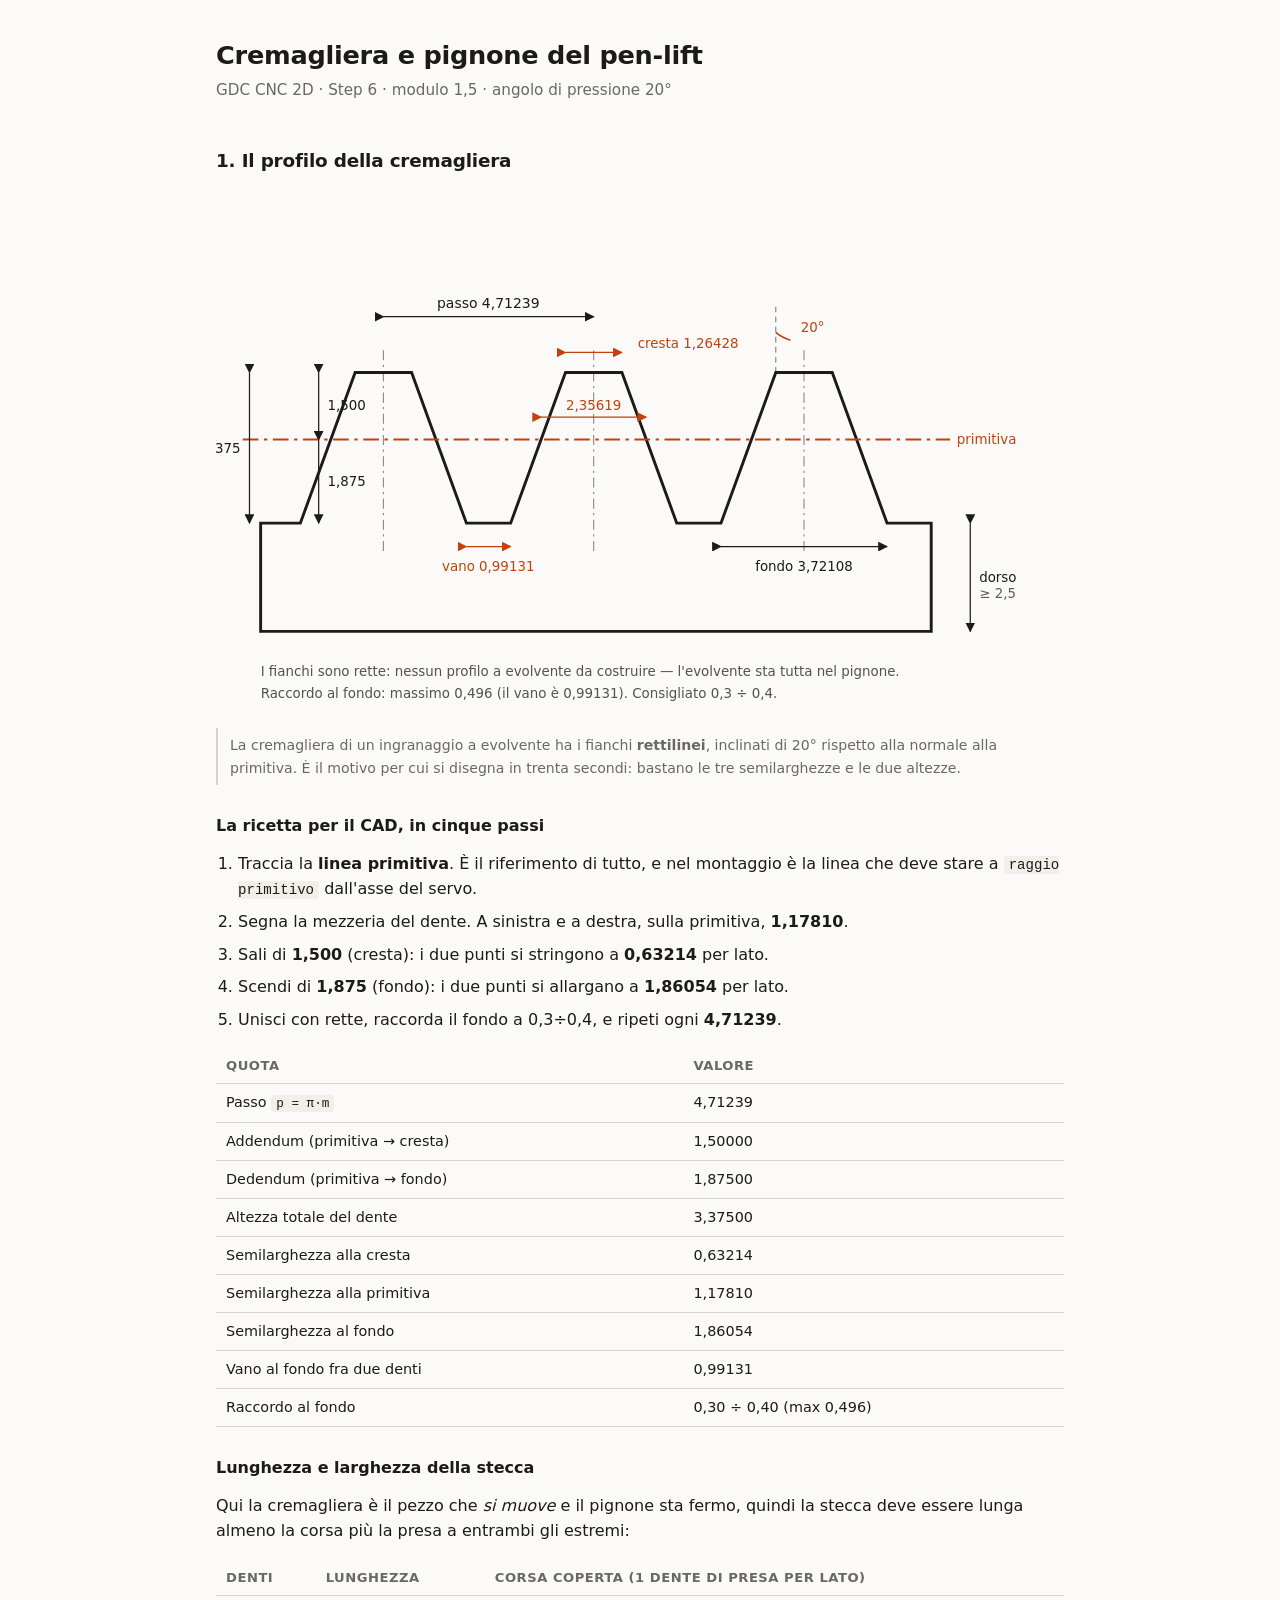
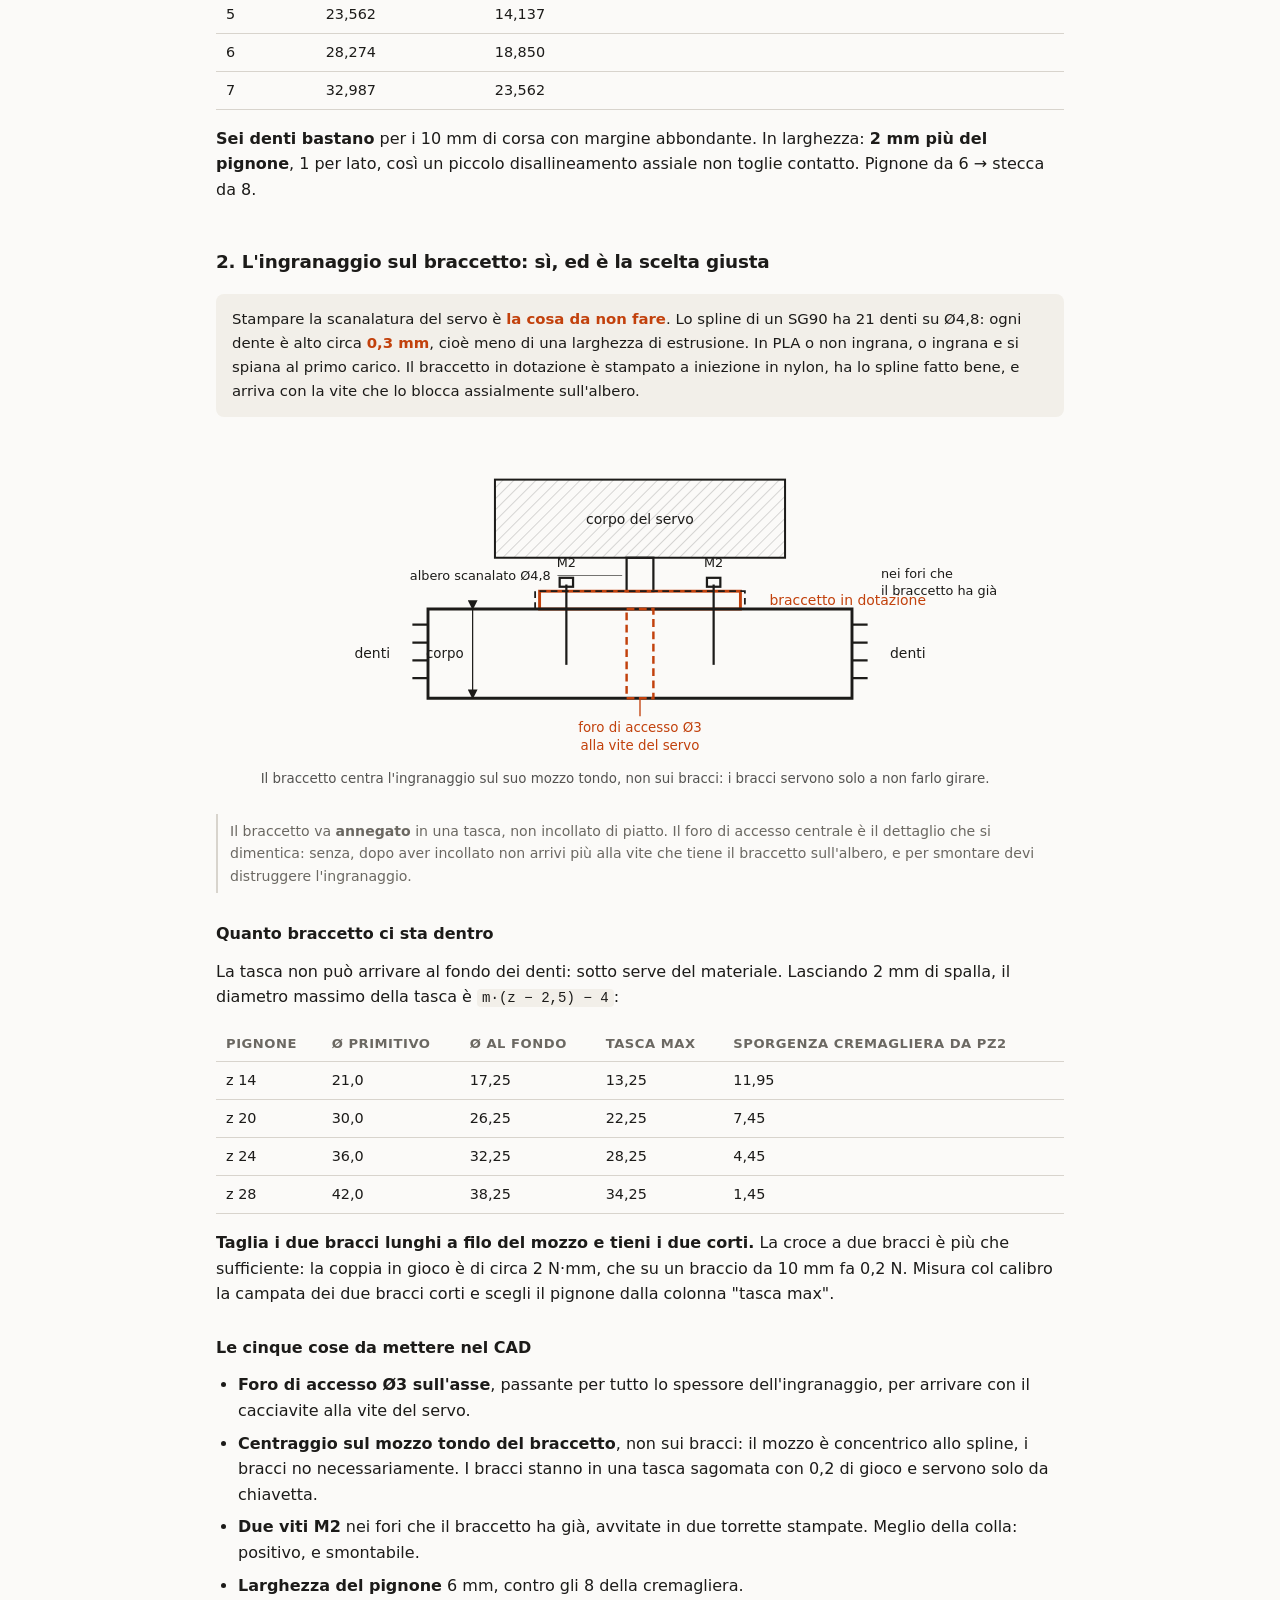
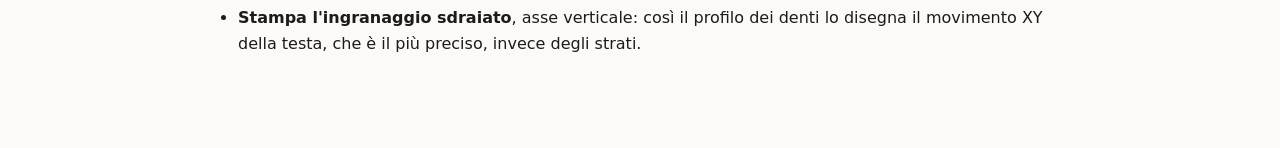
==== modulo-penna/cremagliera-e-pignone.html @ 7d6f02a2 "Cremagliera quotata e ingranaggio sul braccetto del servo Disegno del profilo della cremagliera modu" ====
<!doctype html>
<html lang="it">
<head>
<meta charset="utf-8">
<meta name="viewport" content="width=device-width, initial-scale=1">
<title>Cremagliera e pignone del pen-lift</title>
<style>
  :root{ --bg:#fbfaf8; --fg:#1c1b19; --muted:#6b6862; --rule:#d8d4cd;
         --accent:#c2410c; --panel:#f2efe9; }
  @media (prefers-color-scheme: dark){
    :root:not([data-theme="light"]){ --bg:#17161a; --fg:#eceae6; --muted:#9a958d;
      --rule:#363339; --accent:#fb923c; --panel:#201e24; } }
  :root[data-theme="dark"]{ --bg:#17161a; --fg:#eceae6; --muted:#9a958d;
      --rule:#363339; --accent:#fb923c; --panel:#201e24; }
  *{box-sizing:border-box}
  body{margin:0;background:var(--bg);color:var(--fg);
       font:16px/1.6 ui-sans-serif,system-ui,-apple-system,"Segoe UI",sans-serif;}
  .wrap{max-width:880px;margin:0 auto;padding:40px 16px 80px;}
  h1{font-size:1.6rem;line-height:1.25;margin:0 0 6px;letter-spacing:-.01em}
  .sub{color:var(--muted);margin:0 0 30px;font-size:.95rem}
  h2{font-size:1.15rem;margin:44px 0 4px;letter-spacing:-.01em}
  h3{font-size:1rem;margin:28px 0 4px}
  figure{margin:18px 0 10px;} svg{width:100%;height:auto;display:block}
  figcaption{color:var(--muted);font-size:.88rem;margin-top:10px;
             border-left:2px solid var(--rule);padding:6px 0 6px 12px}
  table{border-collapse:collapse;width:100%;font-size:.9rem;margin:16px 0}
  th,td{text-align:left;padding:7px 10px;border-bottom:1px solid var(--rule);vertical-align:top}
  th{font-weight:600;color:var(--muted);font-size:.82rem;text-transform:uppercase;letter-spacing:.04em}
  td.n{font-variant-numeric:tabular-nums;white-space:nowrap}
  .note{background:var(--panel);border-radius:8px;padding:14px 16px;margin:18px 0;font-size:.93rem}
  .note b{color:var(--accent)}
  p{margin:12px 0} ul,ol{margin:12px 0;padding-left:22px} li{margin:7px 0}
  code{font-family:ui-monospace,SFMono-Regular,Menlo,monospace;font-size:.88em;
       background:var(--panel);padding:1px 5px;border-radius:4px}
</style>
</head>
<body>
<div class="wrap">

<h1>Cremagliera e pignone del pen-lift</h1>
<p class="sub">GDC CNC 2D · Step 6 · modulo 1,5 · angolo di pressione 20°</p>

<h2>1. Il profilo della cremagliera</h2>

<figure>
<svg viewBox="0 0 760 470" role="img"
     aria-label="Profilo quotato di una cremagliera modulo 1,5 con angolo di pressione 20 gradi: tre denti con passo 4,71239, altezza totale 3,375, larghezze alla cresta, alla primitiva e al fondo">
  <defs>
    <marker id="a1" viewBox="0 0 10 10" refX="9" refY="5" markerWidth="8" markerHeight="8" orient="auto">
      <path d="M0,0 L10,5 L0,10 z" fill="currentColor"/></marker>
    <marker id="a2" viewBox="0 0 10 10" refX="9" refY="5" markerWidth="8" markerHeight="8" orient="auto">
      <path d="M0,0 L10,5 L0,10 z" fill="#c2410c"/></marker>
  </defs>

  <!-- profilo: 3 denti, scala 40 px/mm -->
  <path d="M40,295 L75.58,295 L124.71,160 L175.29,160 L224.42,295 L264.08,295
           L313.21,160 L363.79,160 L412.92,295 L452.58,295 L501.71,160 L552.29,160
           L601.42,295 L641,295 L641,392 L40,392 Z"
        fill="none" stroke="currentColor" stroke-width="2.6"/>

  <!-- primitiva -->
  <line x1="24" y1="220" x2="658" y2="220" stroke="#c2410c" stroke-width="1.8" stroke-dasharray="14 5 3 5"/>
  <text x="664" y="224" font-size="12" fill="#c2410c">primitiva</text>

  <!-- assi dei denti -->
  <g stroke="currentColor" stroke-width=".9" stroke-dasharray="9 4 2 4" opacity=".55">
    <line x1="150" y1="140" x2="150" y2="320"/>
    <line x1="338.5" y1="140" x2="338.5" y2="320"/>
    <line x1="527" y1="140" x2="527" y2="320"/>
  </g>

  <!-- passo -->
  <g stroke="currentColor" stroke-width="1.1">
    <line x1="150" y1="110" x2="338.5" y2="110" marker-start="url(#a1)" marker-end="url(#a1)"/>
  </g>
  <text x="244" y="102" font-size="12.5" fill="currentColor" text-anchor="middle">passo 4,71239</text>

  <!-- larghezza alla cresta -->
  <g stroke="#c2410c" stroke-width="1.1">
    <line x1="313.21" y1="142" x2="363.79" y2="142" marker-start="url(#a2)" marker-end="url(#a2)"/>
  </g>
  <text x="378" y="138" font-size="12" fill="#c2410c">cresta 1,26428</text>

  <!-- larghezza alla primitiva -->
  <g stroke="#c2410c" stroke-width="1.1">
    <line x1="291.38" y1="200" x2="385.62" y2="200" marker-start="url(#a2)" marker-end="url(#a2)"/>
  </g>
  <text x="338.5" y="194" font-size="12" fill="#c2410c" text-anchor="middle">2,35619</text>

  <!-- vano al fondo -->
  <g stroke="#c2410c" stroke-width="1.1">
    <line x1="224.42" y1="316" x2="264.08" y2="316" marker-start="url(#a2)" marker-end="url(#a2)"/>
  </g>
  <text x="244" y="338" font-size="12" fill="#c2410c" text-anchor="middle">vano 0,99131</text>

  <!-- larghezza al fondo -->
  <g stroke="currentColor" stroke-width="1.1">
    <line x1="452.58" y1="316" x2="601.42" y2="316" marker-start="url(#a1)" marker-end="url(#a1)"/>
  </g>
  <text x="527" y="338" font-size="12" fill="currentColor" text-anchor="middle">fondo 3,72108</text>

  <!-- quote verticali a sinistra -->
  <g stroke="currentColor" stroke-width="1.1">
    <line x1="92" y1="160" x2="92" y2="220" marker-start="url(#a1)" marker-end="url(#a1)"/>
    <line x1="92" y1="220" x2="92" y2="295" marker-start="url(#a1)" marker-end="url(#a1)"/>
    <line x1="30" y1="160" x2="30" y2="295" marker-start="url(#a1)" marker-end="url(#a1)"/>
  </g>
  <text x="100" y="194" font-size="12" fill="currentColor">1,500</text>
  <text x="100" y="262" font-size="12" fill="currentColor">1,875</text>
  <text x="22" y="232" font-size="12" fill="currentColor" text-anchor="end">3,375</text>

  <!-- angolo di pressione -->
  <line x1="501.71" y1="160" x2="501.71" y2="100" stroke="currentColor" stroke-width=".9" stroke-dasharray="5 4" opacity=".6"/>
  <path d="M501.71,124 A36,36 0 0 0 514.8,131" fill="none" stroke="#c2410c" stroke-width="1.4"/>
  <text x="524" y="124" font-size="12" fill="#c2410c">20°</text>

  <!-- spessore del dorso -->
  <g stroke="currentColor" stroke-width="1.1">
    <line x1="676" y1="295" x2="676" y2="392" marker-start="url(#a1)" marker-end="url(#a1)"/>
  </g>
  <text x="684" y="348" font-size="12" fill="currentColor">dorso</text>
  <text x="684" y="362" font-size="12" fill="currentColor" opacity=".7">≥ 2,5</text>

  <text x="40" y="432" font-size="12" fill="currentColor" opacity=".75">
    I fianchi sono rette: nessun profilo a evolvente da costruire — l'evolvente sta tutta nel pignone.</text>
  <text x="40" y="452" font-size="12" fill="currentColor" opacity=".75">
    Raccordo al fondo: massimo 0,496 (il vano è 0,99131). Consigliato 0,3 ÷ 0,4.</text>
</svg>
<figcaption>
  La cremagliera di un ingranaggio a evolvente ha i fianchi <strong>rettilinei</strong>,
  inclinati di 20° rispetto alla normale alla primitiva. È il motivo per cui si
  disegna in trenta secondi: bastano le tre semilarghezze e le due altezze.
</figcaption>
</figure>

<h3>La ricetta per il CAD, in cinque passi</h3>

<ol>
<li>Traccia la <strong>linea primitiva</strong>. È il riferimento di tutto, e nel
montaggio è la linea che deve stare a <code>raggio primitivo</code> dall'asse del servo.</li>
<li>Segna la mezzeria del dente. A sinistra e a destra, sulla primitiva, <strong>1,17810</strong>.</li>
<li>Sali di <strong>1,500</strong> (cresta): i due punti si stringono a <strong>0,63214</strong> per lato.</li>
<li>Scendi di <strong>1,875</strong> (fondo): i due punti si allargano a <strong>1,86054</strong> per lato.</li>
<li>Unisci con rette, raccorda il fondo a 0,3÷0,4, e ripeti ogni <strong>4,71239</strong>.</li>
</ol>

<table>
<tr><th>Quota</th><th>Valore</th></tr>
<tr><td>Passo <code>p = π·m</code></td><td class="n">4,71239</td></tr>
<tr><td>Addendum (primitiva → cresta)</td><td class="n">1,50000</td></tr>
<tr><td>Dedendum (primitiva → fondo)</td><td class="n">1,87500</td></tr>
<tr><td>Altezza totale del dente</td><td class="n">3,37500</td></tr>
<tr><td>Semilarghezza alla cresta</td><td class="n">0,63214</td></tr>
<tr><td>Semilarghezza alla primitiva</td><td class="n">1,17810</td></tr>
<tr><td>Semilarghezza al fondo</td><td class="n">1,86054</td></tr>
<tr><td>Vano al fondo fra due denti</td><td class="n">0,99131</td></tr>
<tr><td>Raccordo al fondo</td><td class="n">0,30 ÷ 0,40 (max 0,496)</td></tr>
</table>

<h3>Lunghezza e larghezza della stecca</h3>

<p>Qui la cremagliera è il pezzo che <em>si muove</em> e il pignone sta fermo, quindi
la stecca deve essere lunga almeno la corsa più la presa a entrambi gli estremi:</p>

<table>
<tr><th>Denti</th><th>Lunghezza</th><th>Corsa coperta (1 dente di presa per lato)</th></tr>
<tr><td class="n">5</td><td class="n">23,562</td><td class="n">14,137</td></tr>
<tr><td class="n">6</td><td class="n">28,274</td><td class="n">18,850</td></tr>
<tr><td class="n">7</td><td class="n">32,987</td><td class="n">23,562</td></tr>
</table>

<p><strong>Sei denti bastano</strong> per i 10 mm di corsa con margine abbondante.
In larghezza: <strong>2 mm più del pignone</strong>, 1 per lato, così un piccolo
disallineamento assiale non toglie contatto. Pignone da 6 → stecca da 8.</p>

<h2>2. L'ingranaggio sul braccetto: sì, ed è la scelta giusta</h2>

<div class="note">
Stampare la scanalatura del servo è <b>la cosa da non fare</b>. Lo spline di un
SG90 ha 21 denti su Ø4,8: ogni dente è alto circa <b>0,3 mm</b>, cioè meno di una
larghezza di estrusione. In PLA o non ingrana, o ingrana e si spiana al primo
carico. Il braccetto in dotazione è stampato a iniezione in nylon, ha lo spline
fatto bene, e arriva con la vite che lo blocca assialmente sull'albero.
</div>

<figure>
<svg viewBox="0 0 760 330" role="img"
     aria-label="Sezione dell'ingranaggio con il braccetto del servo annegato in una tasca, con il foro di accesso alla vite centrale del servo e due viti M2 nei fori già presenti sul braccetto">
  <defs>
    <marker id="a3" viewBox="0 0 10 10" refX="9" refY="5" markerWidth="8" markerHeight="8" orient="auto">
      <path d="M0,0 L10,5 L0,10 z" fill="currentColor"/></marker>
    <pattern id="h2" width="7" height="7" patternTransform="rotate(45)" patternUnits="userSpaceOnUse">
      <line x1="0" y1="0" x2="0" y2="7" stroke="currentColor" stroke-width="1" opacity=".3"/></pattern>
  </defs>

  <!-- servo -->
  <rect x="250" y="40" width="260" height="70" fill="url(#h2)" stroke="currentColor" stroke-width="1.8"/>
  <text x="380" y="80" font-size="12.5" fill="currentColor" text-anchor="middle">corpo del servo</text>
  <!-- albero scanalato -->
  <rect x="368" y="110" width="24" height="30" fill="none" stroke="currentColor" stroke-width="2"/>
  <text x="300" y="130" font-size="11.5" fill="currentColor" text-anchor="end">albero scanalato Ø4,8</text>
  <line x1="306" y1="126" x2="364" y2="126" stroke="currentColor" stroke-width=".9" opacity=".6"/>

  <!-- braccetto -->
  <rect x="290" y="140" width="180" height="16" fill="none" stroke="#c2410c" stroke-width="2.6"/>
  <text x="496" y="152" font-size="12.5" fill="#c2410c">braccetto in dotazione</text>

  <!-- ingranaggio -->
  <path d="M190,156 L570,156 L570,236 L190,236 Z" fill="none" stroke="currentColor" stroke-width="2.6"/>
  <!-- tasca -->
  <path d="M286,156 L286,140 L474,140 L474,156" fill="none" stroke="currentColor" stroke-width="1.6" stroke-dasharray="6 4"/>
  <!-- denti schematici -->
  <g stroke="currentColor" stroke-width="2">
    <path d="M190,170 l-14,0 M190,186 l-14,0 M190,202 l-14,0 M190,218 l-14,0"/>
    <path d="M570,170 l14,0 M570,186 l14,0 M570,202 l14,0 M570,218 l14,0"/>
  </g>
  <text x="140" y="200" font-size="12.5" fill="currentColor" text-anchor="middle">denti</text>
  <text x="620" y="200" font-size="12.5" fill="currentColor" text-anchor="middle">denti</text>

  <!-- foro di accesso alla vite del servo -->
  <rect x="368" y="156" width="24" height="80" fill="none" stroke="#c2410c" stroke-width="2.2" stroke-dasharray="7 4"/>
  <text x="380" y="266" font-size="12" fill="#c2410c" text-anchor="middle">foro di accesso Ø3</text>
  <text x="380" y="282" font-size="12" fill="#c2410c" text-anchor="middle">alla vite del servo</text>
  <line x1="380" y1="236" x2="380" y2="252" stroke="#c2410c" stroke-width="1.2"/>

  <!-- viti M2 nei fori esistenti del braccetto -->
  <g stroke="currentColor" stroke-width="2">
    <line x1="314" y1="134" x2="314" y2="206"/><line x1="446" y1="134" x2="446" y2="206"/>
    <rect x="308" y="128" width="12" height="8" fill="none"/><rect x="440" y="128" width="12" height="8" fill="none"/>
  </g>
  <text x="314" y="118" font-size="11.5" fill="currentColor" text-anchor="middle">M2</text>
  <text x="446" y="118" font-size="11.5" fill="currentColor" text-anchor="middle">M2</text>
  <text x="596" y="128" font-size="11.5" fill="currentColor">nei fori che</text>
  <text x="596" y="143" font-size="11.5" fill="currentColor">il braccetto ha già</text>

  <!-- quota web -->
  <g stroke="currentColor" stroke-width="1.1">
    <line x1="230" y1="156" x2="230" y2="236" marker-start="url(#a3)" marker-end="url(#a3)"/>
  </g>
  <text x="222" y="200" font-size="12" fill="currentColor" text-anchor="end">corpo</text>

  <text x="40" y="312" font-size="12" fill="currentColor" opacity=".75">
    Il braccetto centra l'ingranaggio sul suo mozzo tondo, non sui bracci: i bracci servono solo a non farlo girare.</text>
</svg>
<figcaption>
  Il braccetto va <strong>annegato</strong> in una tasca, non incollato di piatto.
  Il foro di accesso centrale è il dettaglio che si dimentica: senza, dopo aver
  incollato non arrivi più alla vite che tiene il braccetto sull'albero, e per
  smontare devi distruggere l'ingranaggio.
</figcaption>
</figure>

<h3>Quanto braccetto ci sta dentro</h3>

<p>La tasca non può arrivare al fondo dei denti: sotto serve del materiale.
Lasciando 2 mm di spalla, il diametro massimo della tasca è
<code>m·(z − 2,5) − 4</code>:</p>

<table>
<tr><th>Pignone</th><th>Ø primitivo</th><th>Ø al fondo</th><th>Tasca max</th><th>Sporgenza cremagliera da pz2</th></tr>
<tr><td class="n">z 14</td><td class="n">21,0</td><td class="n">17,25</td><td class="n">13,25</td><td class="n">11,95</td></tr>
<tr><td class="n">z 20</td><td class="n">30,0</td><td class="n">26,25</td><td class="n">22,25</td><td class="n">7,45</td></tr>
<tr><td class="n">z 24</td><td class="n">36,0</td><td class="n">32,25</td><td class="n">28,25</td><td class="n">4,45</td></tr>
<tr><td class="n">z 28</td><td class="n">42,0</td><td class="n">38,25</td><td class="n">34,25</td><td class="n">1,45</td></tr>
</table>

<p><strong>Taglia i due bracci lunghi a filo del mozzo e tieni i due corti.</strong>
La croce a due bracci è più che sufficiente: la coppia in gioco è di circa 2 N·mm,
che su un braccio da 10 mm fa 0,2 N. Misura col calibro la campata dei due bracci
corti e scegli il pignone dalla colonna "tasca max".</p>

<h3>Le cinque cose da mettere nel CAD</h3>
<ul>
<li><strong>Foro di accesso Ø3 sull'asse</strong>, passante per tutto lo spessore
dell'ingranaggio, per arrivare con il cacciavite alla vite del servo.</li>
<li><strong>Centraggio sul mozzo tondo del braccetto</strong>, non sui bracci: il
mozzo è concentrico allo spline, i bracci no necessariamente. I bracci stanno in
una tasca sagomata con 0,2 di gioco e servono solo da chiavetta.</li>
<li><strong>Due viti M2</strong> nei fori che il braccetto ha già, avvitate in due
torrette stampate. Meglio della colla: positivo, e smontabile.</li>
<li><strong>Larghezza del pignone</strong> 6 mm, contro gli 8 della cremagliera.</li>
<li><strong>Stampa l'ingranaggio sdraiato</strong>, asse verticale: così il profilo
dei denti lo disegna il movimento XY della testa, che è il più preciso, invece
degli strati.</li>
</ul>

</div>
</body>
</html>
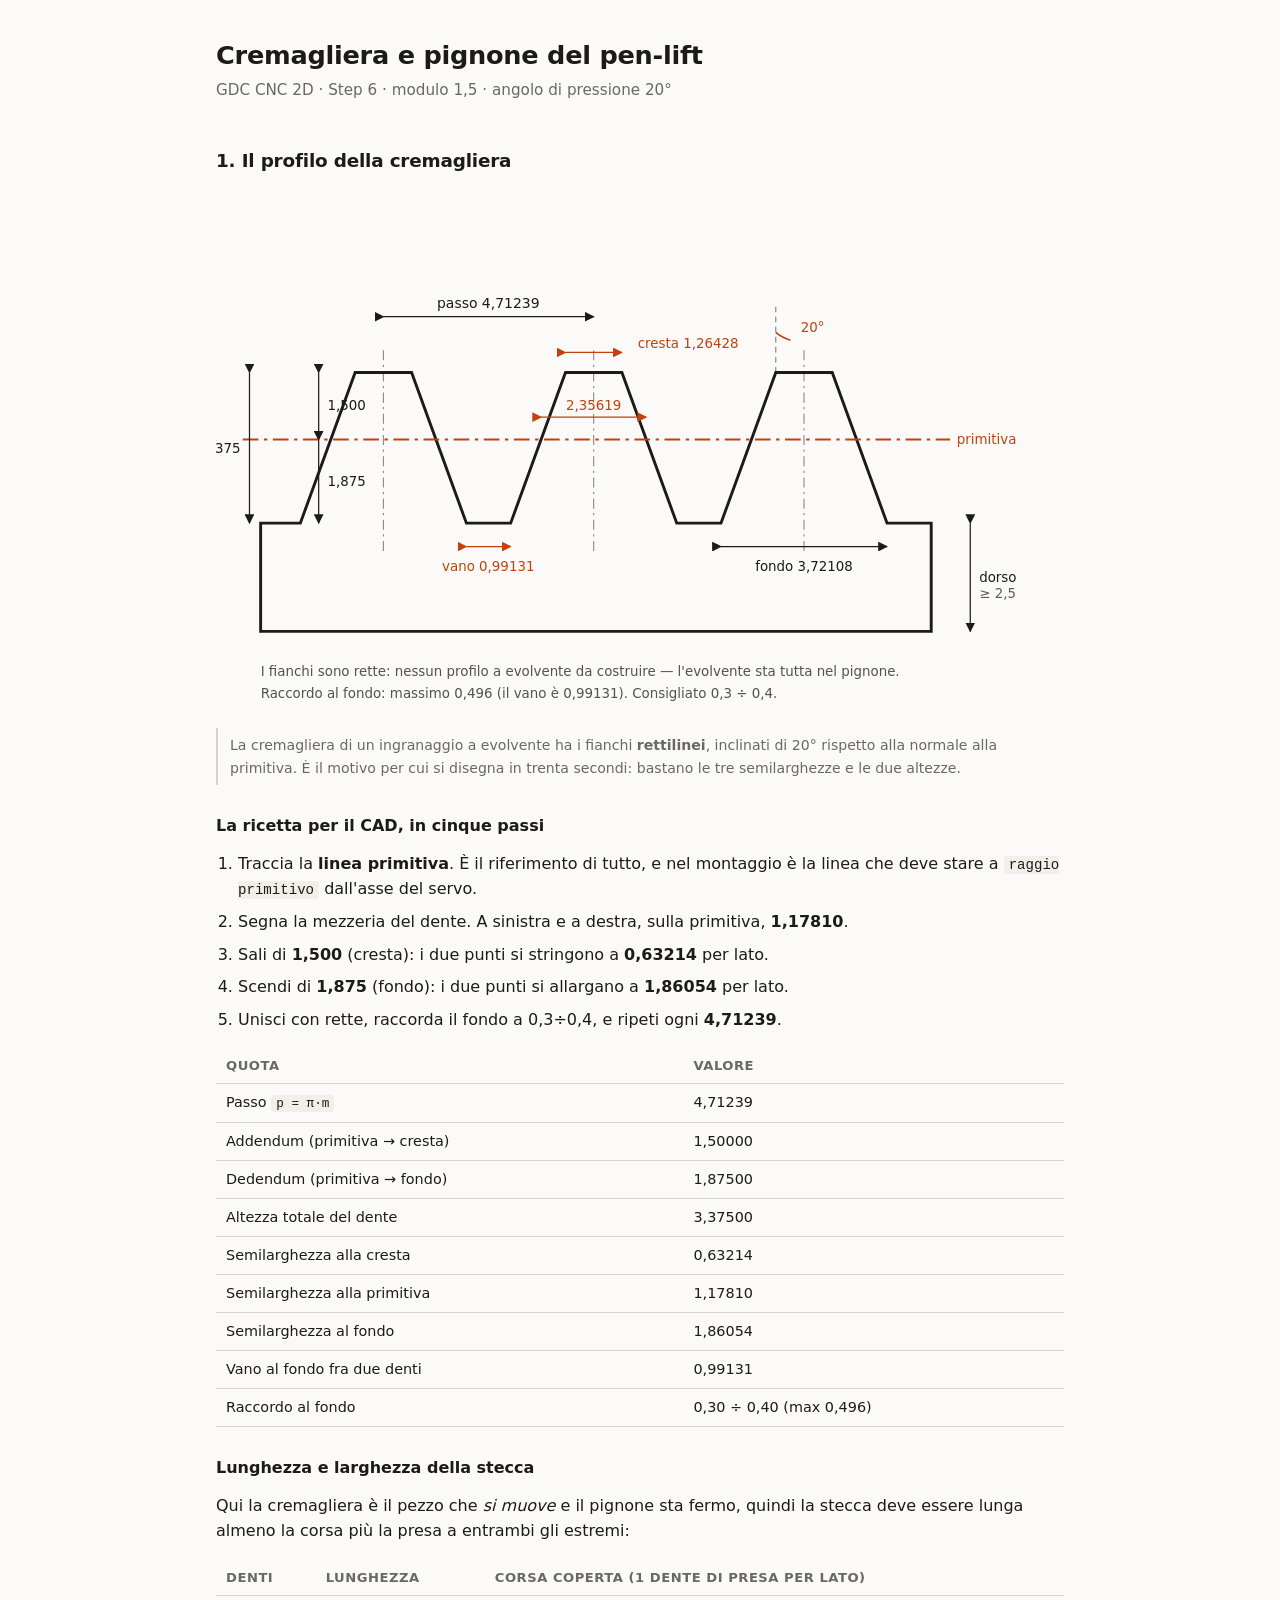
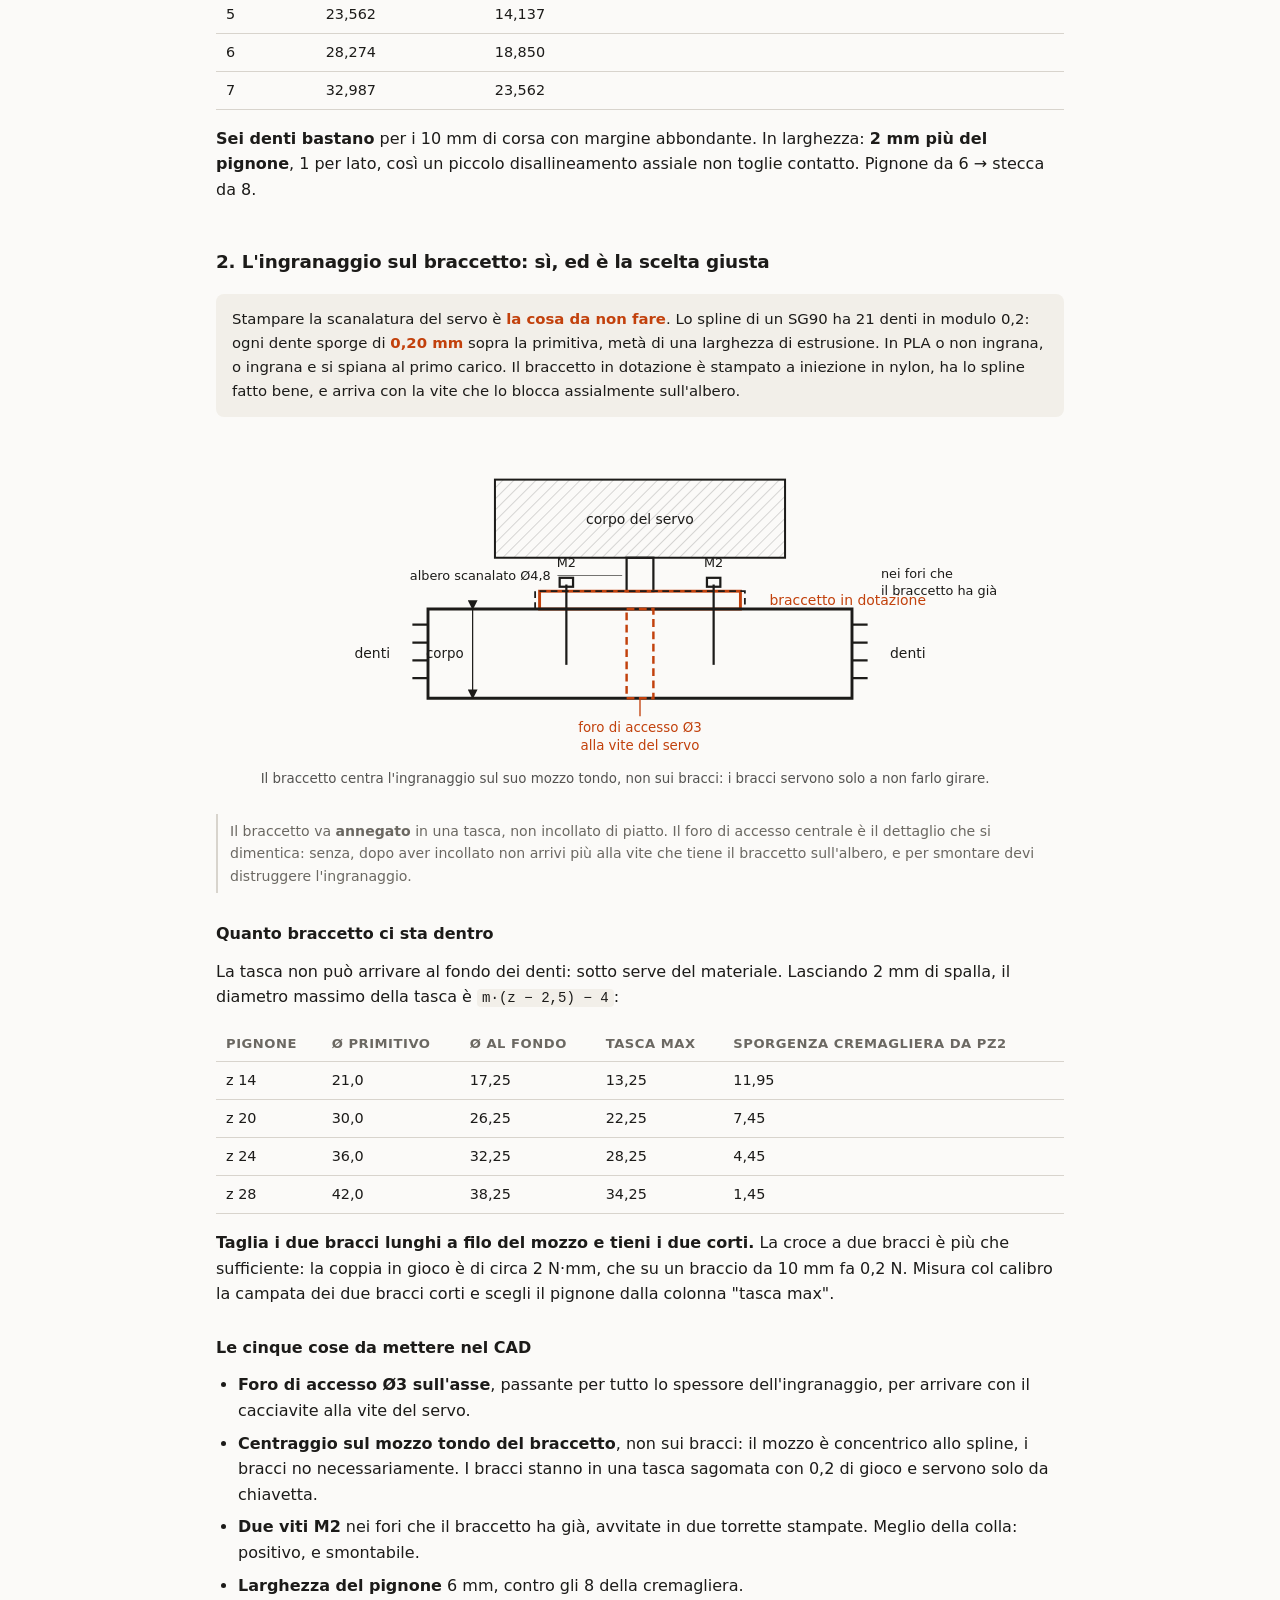
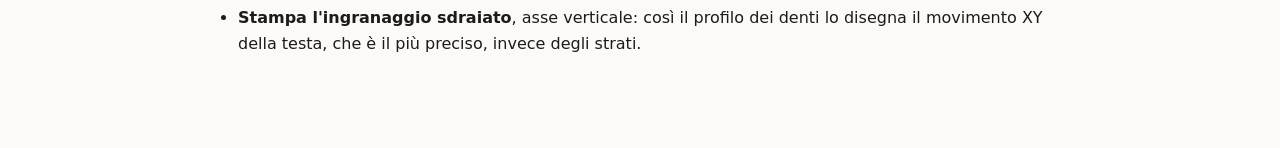
==== commit 27b25db8: "Braccetto e ingranaggio: disegno parametrico, perche' le quote non esistono Cercate le quote del bra" ====
--- a/modulo-penna/cremagliera-e-pignone.html
+++ b/modulo-penna/cremagliera-e-pignone.html
@@ -177,8 +177,8 @@
 
 <div class="note">
 Stampare la scanalatura del servo è <b>la cosa da non fare</b>. Lo spline di un
-SG90 ha 21 denti su Ø4,8: ogni dente è alto circa <b>0,3 mm</b>, cioè meno di una
-larghezza di estrusione. In PLA o non ingrana, o ingrana e si spiana al primo
+SG90 ha 21 denti in modulo 0,2: ogni dente sporge di <b>0,20 mm</b> sopra la
+primitiva, metà di una larghezza di estrusione. In PLA o non ingrana, o ingrana e si spiana al primo
 carico. Il braccetto in dotazione è stampato a iniezione in nylon, ha lo spline
 fatto bene, e arriva con la vite che lo blocca assialmente sull'albero.
 </div>
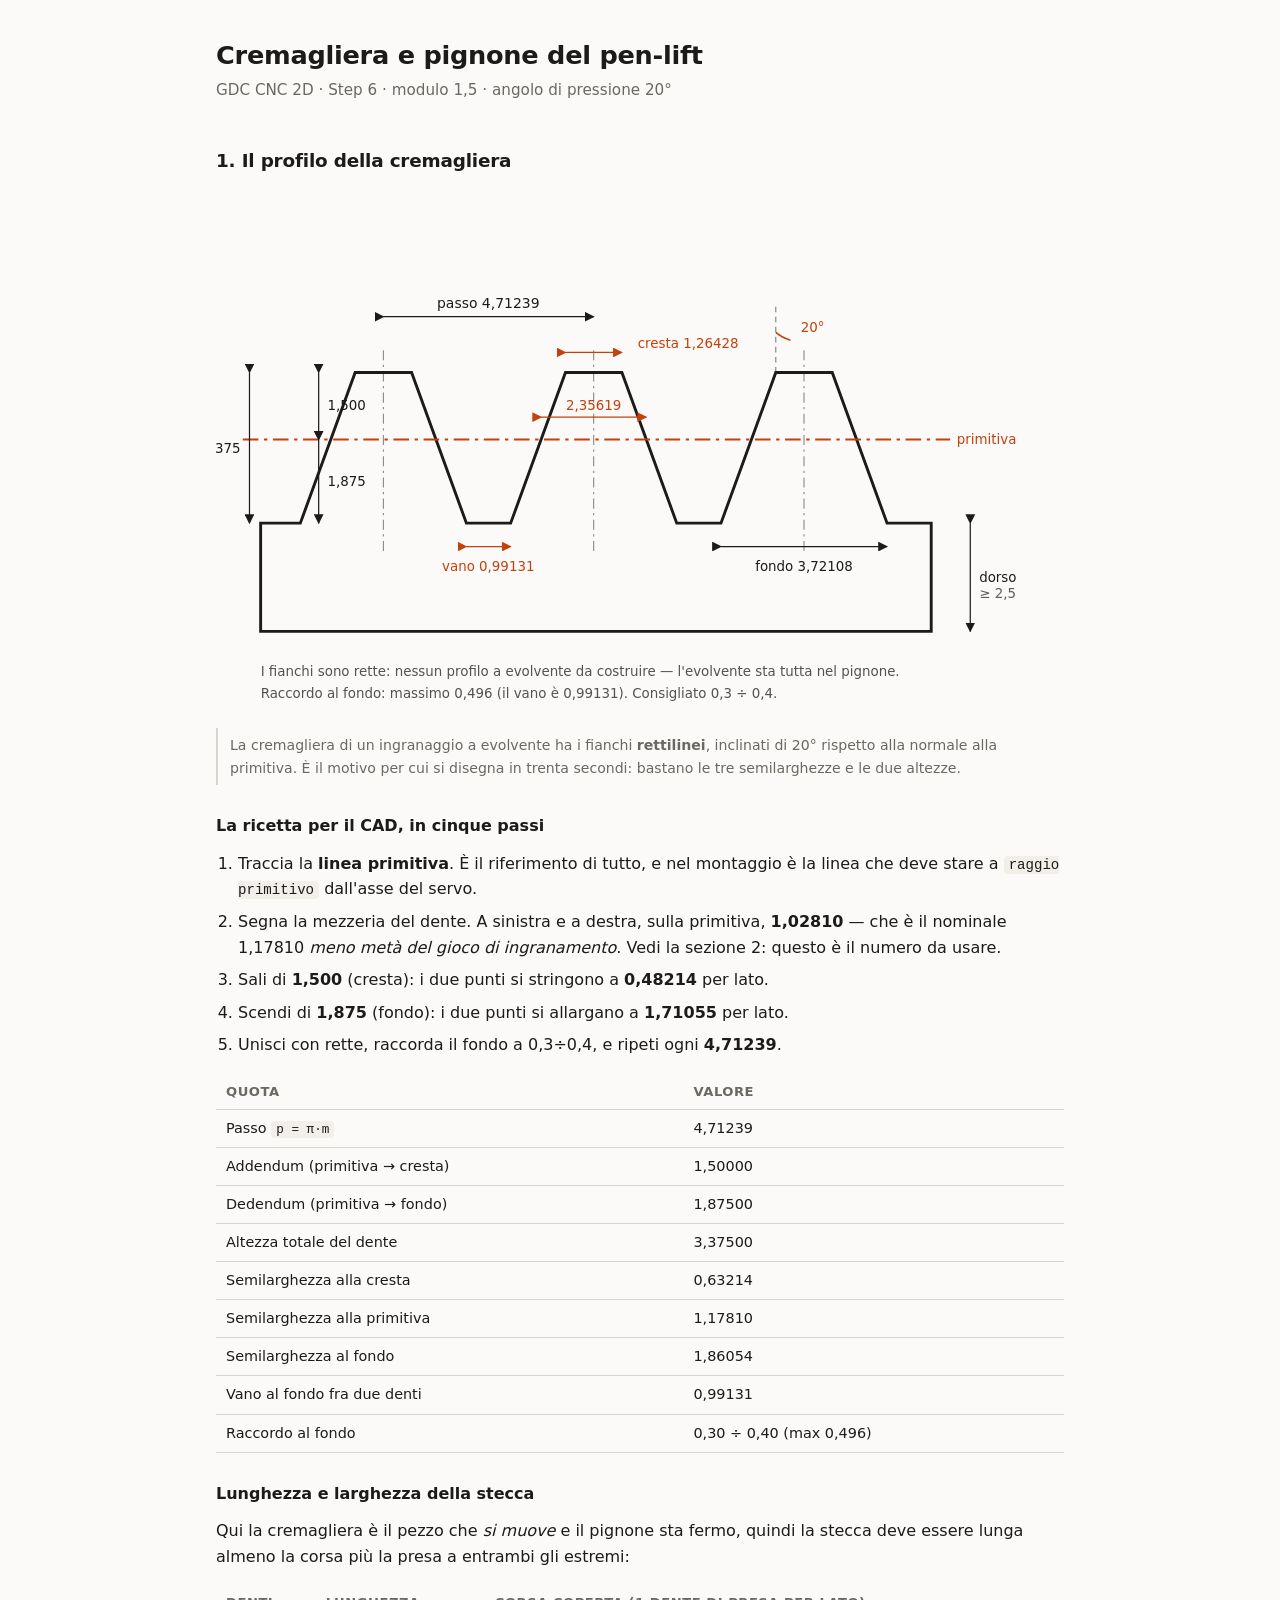
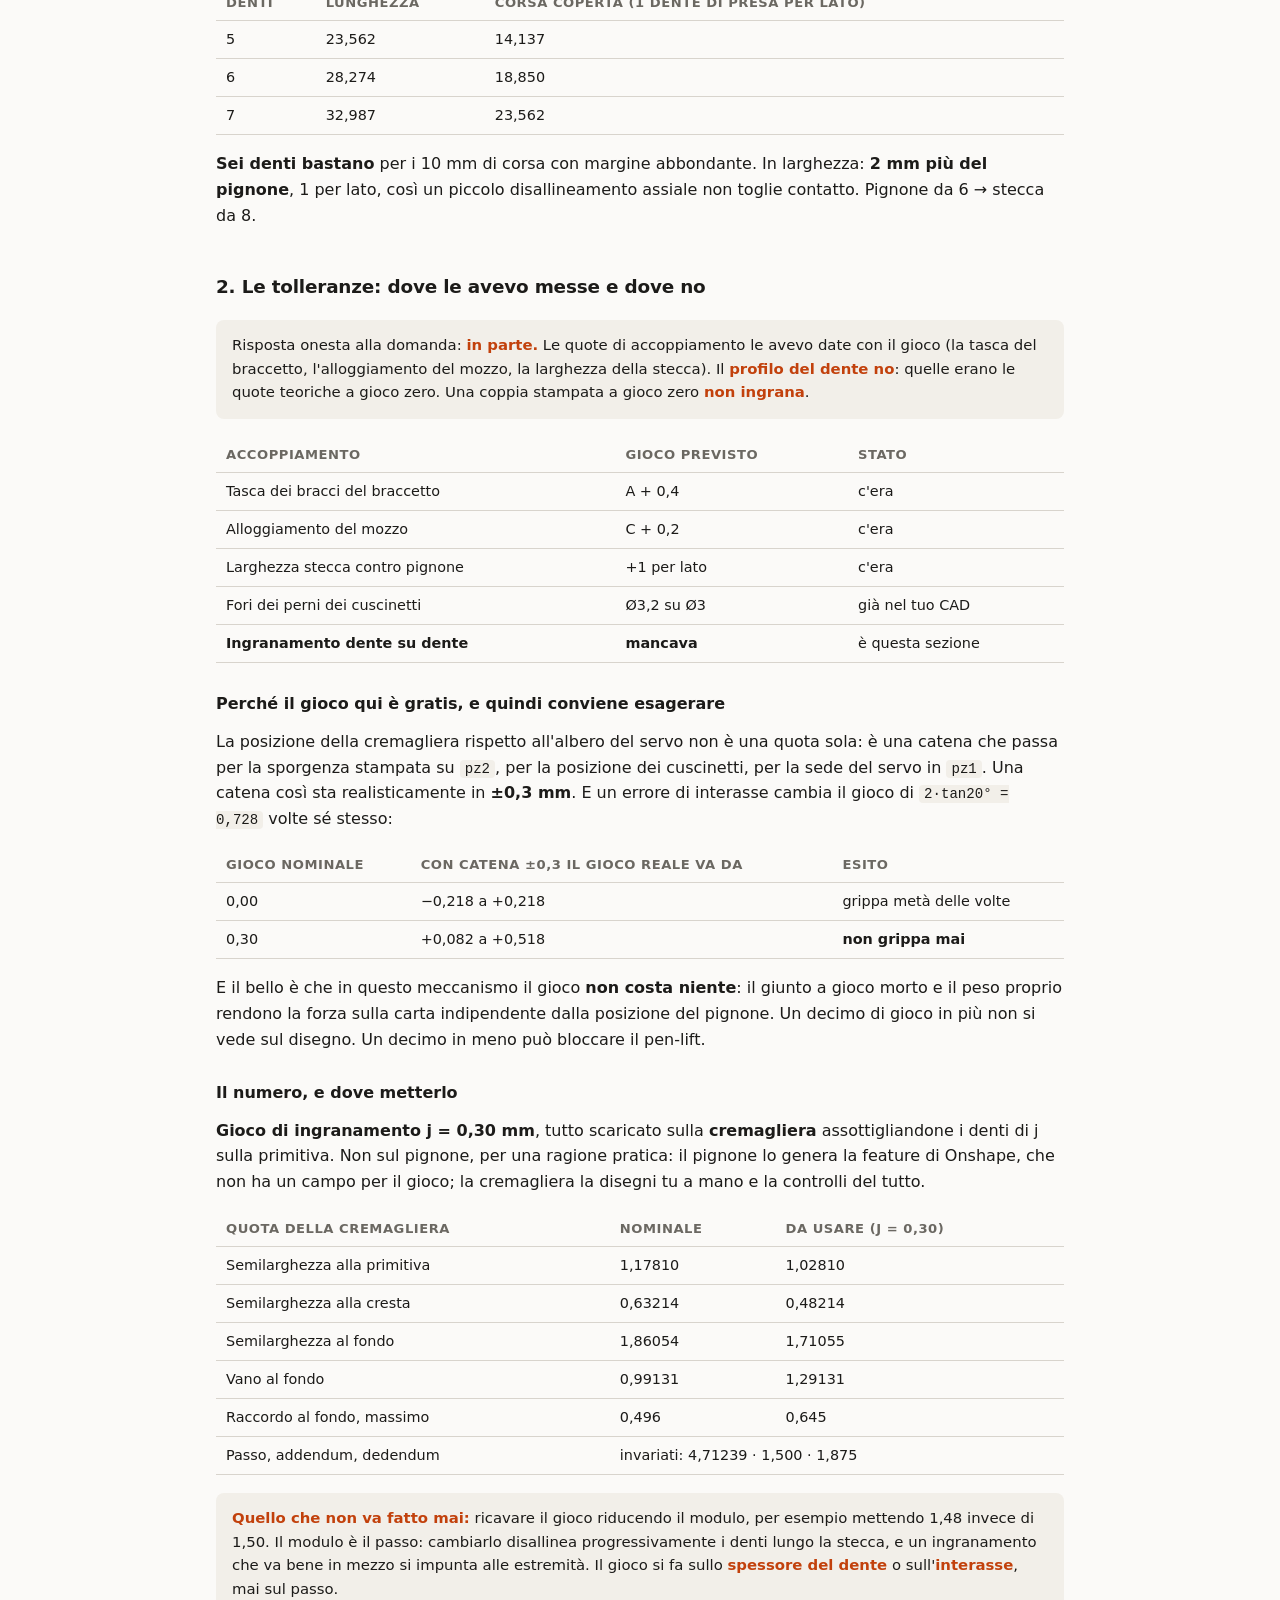
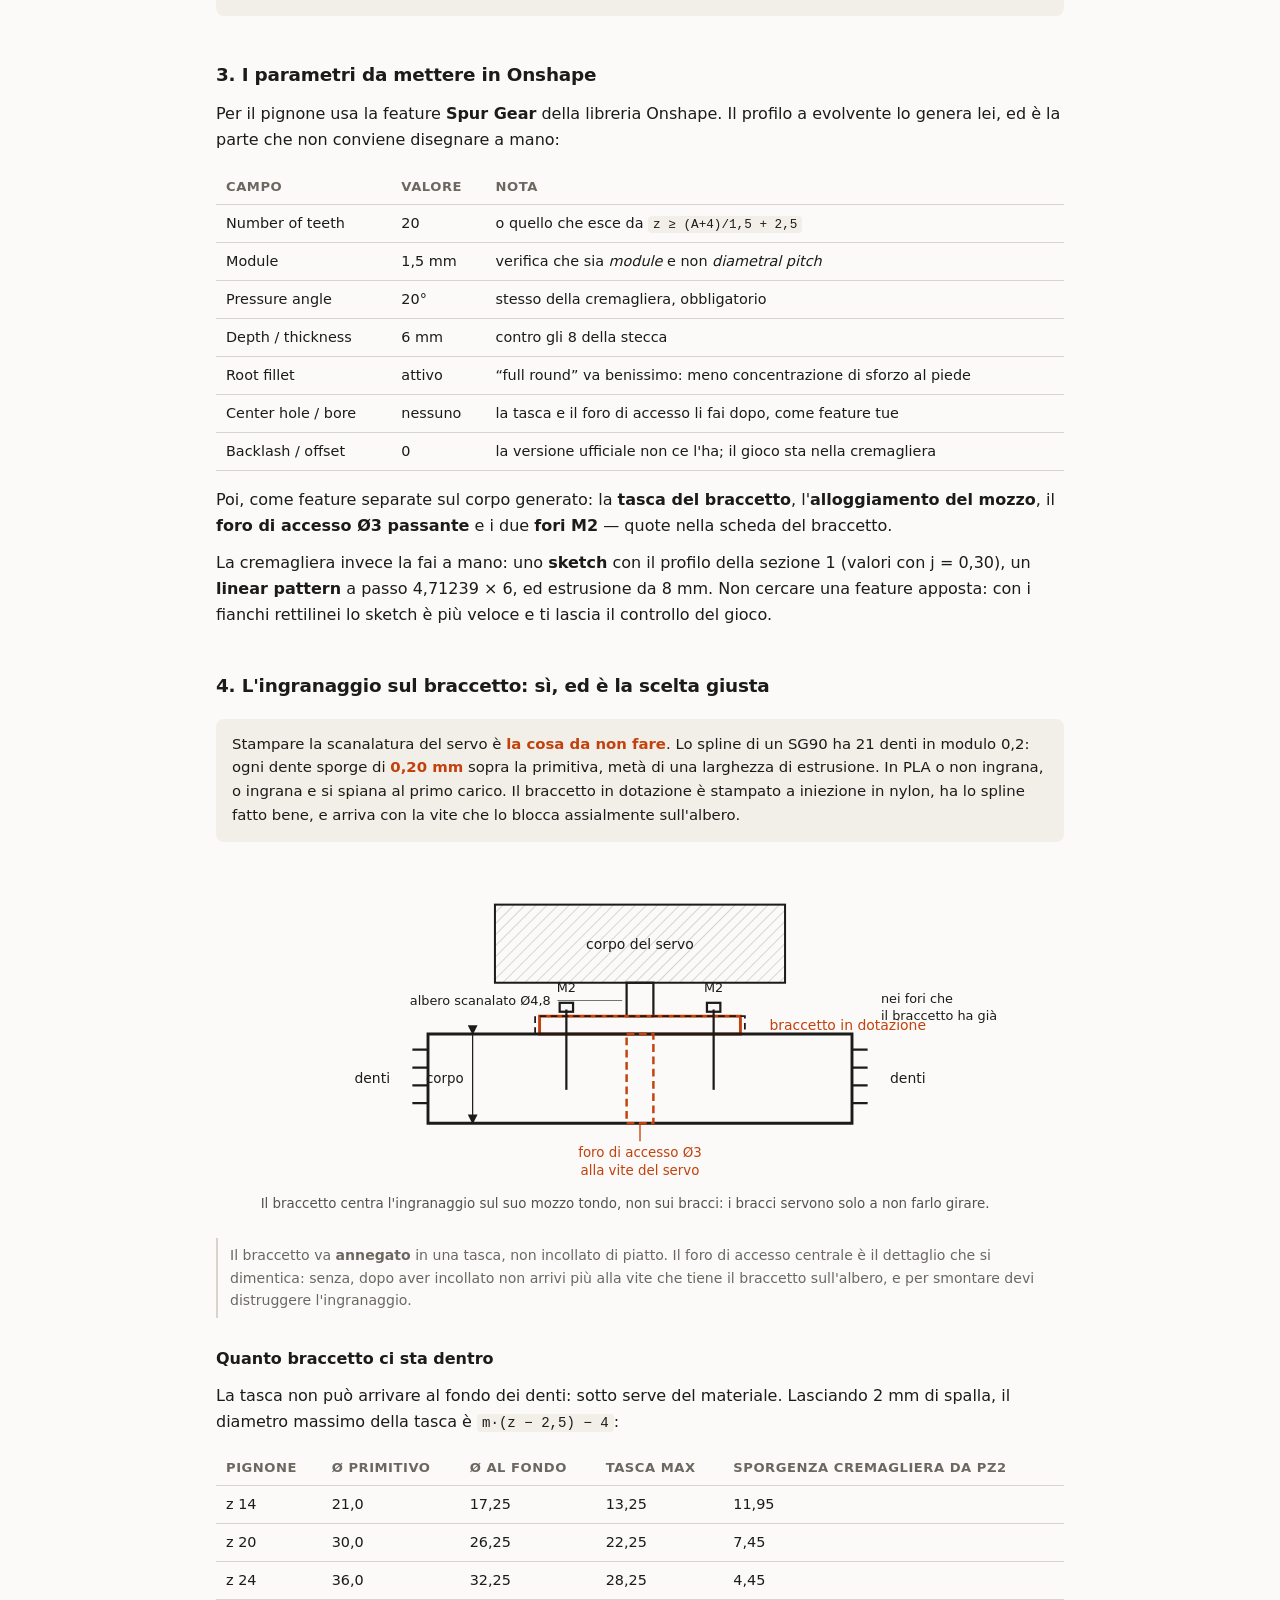
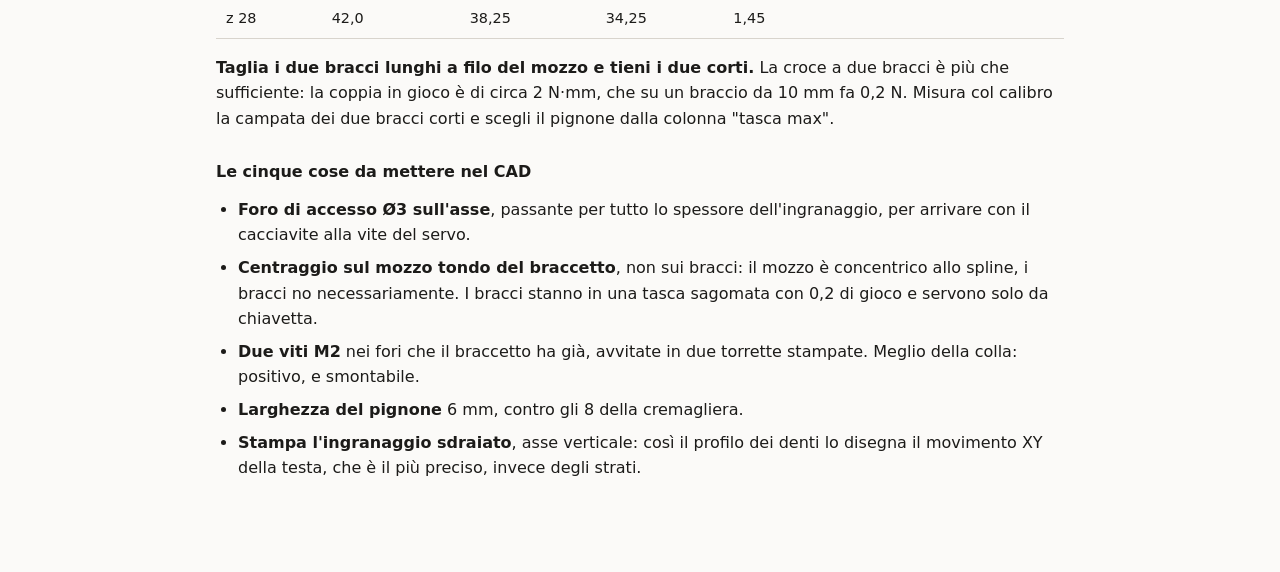
==== commit e50b0b36: "Il profilo della cremagliera era a gioco zero: corretto, e i parametri Onshape L'utente ha chiesto s" ====
--- a/modulo-penna/cremagliera-e-pignone.html
+++ b/modulo-penna/cremagliera-e-pignone.html
@@ -138,9 +138,11 @@
 <ol>
 <li>Traccia la <strong>linea primitiva</strong>. È il riferimento di tutto, e nel
 montaggio è la linea che deve stare a <code>raggio primitivo</code> dall'asse del servo.</li>
-<li>Segna la mezzeria del dente. A sinistra e a destra, sulla primitiva, <strong>1,17810</strong>.</li>
-<li>Sali di <strong>1,500</strong> (cresta): i due punti si stringono a <strong>0,63214</strong> per lato.</li>
-<li>Scendi di <strong>1,875</strong> (fondo): i due punti si allargano a <strong>1,86054</strong> per lato.</li>
+<li>Segna la mezzeria del dente. A sinistra e a destra, sulla primitiva,
+<strong>1,02810</strong> &mdash; che &egrave; il nominale 1,17810 <em>meno met&agrave; del gioco
+di ingranamento</em>. Vedi la sezione 2: questo &egrave; il numero da usare.</li>
+<li>Sali di <strong>1,500</strong> (cresta): i due punti si stringono a <strong>0,48214</strong> per lato.</li>
+<li>Scendi di <strong>1,875</strong> (fondo): i due punti si allargano a <strong>1,71055</strong> per lato.</li>
 <li>Unisci con rette, raccorda il fondo a 0,3÷0,4, e ripeti ogni <strong>4,71239</strong>.</li>
 </ol>
 
@@ -173,7 +175,97 @@
 In larghezza: <strong>2 mm più del pignone</strong>, 1 per lato, così un piccolo
 disallineamento assiale non toglie contatto. Pignone da 6 → stecca da 8.</p>
 
-<h2>2. L'ingranaggio sul braccetto: sì, ed è la scelta giusta</h2>
+<h2>2. Le tolleranze: dove le avevo messe e dove no</h2>
+
+<div class="note">
+Risposta onesta alla domanda: <b>in parte.</b> Le quote di accoppiamento le
+avevo date con il gioco (la tasca del braccetto, l'alloggiamento del mozzo, la
+larghezza della stecca). Il <b>profilo del dente no</b>: quelle erano le quote
+teoriche a gioco zero. Una coppia stampata a gioco zero <b>non ingrana</b>.
+</div>
+
+<table>
+<tr><th>Accoppiamento</th><th>Gioco previsto</th><th>Stato</th></tr>
+<tr><td>Tasca dei bracci del braccetto</td><td class="n">A + 0,4</td><td>c'era</td></tr>
+<tr><td>Alloggiamento del mozzo</td><td class="n">C + 0,2</td><td>c'era</td></tr>
+<tr><td>Larghezza stecca contro pignone</td><td class="n">+1 per lato</td><td>c'era</td></tr>
+<tr><td>Fori dei perni dei cuscinetti</td><td class="n">Ø3,2 su Ø3</td><td>gi&agrave; nel tuo CAD</td></tr>
+<tr><td><strong>Ingranamento dente su dente</strong></td><td class="n"><strong>mancava</strong></td><td>&egrave; questa sezione</td></tr>
+</table>
+
+<h3>Perch&eacute; il gioco qui &egrave; gratis, e quindi conviene esagerare</h3>
+
+<p>La posizione della cremagliera rispetto all'albero del servo non &egrave; una
+quota sola: &egrave; una catena che passa per la sporgenza stampata su
+<code>pz2</code>, per la posizione dei cuscinetti, per la sede del servo in
+<code>pz1</code>. Una catena cos&igrave; sta realisticamente in <strong>&plusmn;0,3 mm</strong>.
+E un errore di interasse cambia il gioco di <code>2&middot;tan20&deg; = 0,728</code> volte
+s&eacute; stesso:</p>
+
+<table>
+<tr><th>Gioco nominale</th><th>Con catena &plusmn;0,3 il gioco reale va da</th><th>Esito</th></tr>
+<tr><td class="n">0,00</td><td class="n">&minus;0,218 a +0,218</td><td>grippa met&agrave; delle volte</td></tr>
+<tr><td class="k">0,30</td><td class="n">+0,082 a +0,518</td><td><strong>non grippa mai</strong></td></tr>
+</table>
+
+<p>E il bello &egrave; che in questo meccanismo il gioco <strong>non costa niente</strong>:
+il giunto a gioco morto e il peso proprio rendono la forza sulla carta
+indipendente dalla posizione del pignone. Un decimo di gioco in pi&ugrave; non si vede
+sul disegno. Un decimo in meno pu&ograve; bloccare il pen-lift.</p>
+
+<h3>Il numero, e dove metterlo</h3>
+
+<p><strong>Gioco di ingranamento j = 0,30 mm</strong>, tutto scaricato sulla
+<strong>cremagliera</strong> assottigliandone i denti di j sulla primitiva. Non sul
+pignone, per una ragione pratica: il pignone lo genera la feature di Onshape, che
+non ha un campo per il gioco; la cremagliera la disegni tu a mano e la controlli
+del tutto.</p>
+
+<table>
+<tr><th>Quota della cremagliera</th><th>Nominale</th><th class="k">Da usare (j = 0,30)</th></tr>
+<tr><td>Semilarghezza alla primitiva</td><td class="n">1,17810</td><td class="k">1,02810</td></tr>
+<tr><td>Semilarghezza alla cresta</td><td class="n">0,63214</td><td class="k">0,48214</td></tr>
+<tr><td>Semilarghezza al fondo</td><td class="n">1,86054</td><td class="k">1,71055</td></tr>
+<tr><td>Vano al fondo</td><td class="n">0,99131</td><td class="k">1,29131</td></tr>
+<tr><td>Raccordo al fondo, massimo</td><td class="n">0,496</td><td class="k">0,645</td></tr>
+<tr><td>Passo, addendum, dedendum</td><td class="n" colspan="2">invariati: 4,71239 &middot; 1,500 &middot; 1,875</td></tr>
+</table>
+
+<div class="note">
+<b>Quello che non va fatto mai:</b> ricavare il gioco riducendo il modulo, per
+esempio mettendo 1,48 invece di 1,50. Il modulo &egrave; il passo: cambiarlo
+disallinea progressivamente i denti lungo la stecca, e un ingranamento che va
+bene in mezzo si impunta alle estremit&agrave;. Il gioco si fa sullo <b>spessore del
+dente</b> o sull'<b>interasse</b>, mai sul passo.
+</div>
+
+<h2>3. I parametri da mettere in Onshape</h2>
+
+<p>Per il pignone usa la feature <strong>Spur Gear</strong> della libreria Onshape.
+Il profilo a evolvente lo genera lei, ed &egrave; la parte che non conviene disegnare
+a mano:</p>
+
+<table>
+<tr><th>Campo</th><th>Valore</th><th>Nota</th></tr>
+<tr><td>Number of teeth</td><td class="k">20</td><td>o quello che esce da <code>z &ge; (A+4)/1,5 + 2,5</code></td></tr>
+<tr><td>Module</td><td class="k">1,5 mm</td><td>verifica che sia <em>module</em> e non <em>diametral pitch</em></td></tr>
+<tr><td>Pressure angle</td><td class="k">20&deg;</td><td>stesso della cremagliera, obbligatorio</td></tr>
+<tr><td>Depth / thickness</td><td class="k">6 mm</td><td>contro gli 8 della stecca</td></tr>
+<tr><td>Root fillet</td><td class="k">attivo</td><td>&ldquo;full round&rdquo; va benissimo: meno concentrazione di sforzo al piede</td></tr>
+<tr><td>Center hole / bore</td><td class="k">nessuno</td><td>la tasca e il foro di accesso li fai dopo, come feature tue</td></tr>
+<tr><td>Backlash / offset</td><td class="k">0</td><td>la versione ufficiale non ce l'ha; il gioco sta nella cremagliera</td></tr>
+</table>
+
+<p>Poi, come feature separate sul corpo generato: la <strong>tasca del
+braccetto</strong>, l'<strong>alloggiamento del mozzo</strong>, il <strong>foro di accesso
+Ø3 passante</strong> e i due <strong>fori M2</strong> &mdash; quote nella scheda del braccetto.</p>
+
+<p>La cremagliera invece la fai a mano: uno <strong>sketch</strong> con il profilo della
+sezione 1 (valori con j = 0,30), un <strong>linear pattern</strong> a passo 4,71239
+&times; 6, ed estrusione da 8 mm. Non cercare una feature apposta: con i fianchi
+rettilinei lo sketch &egrave; pi&ugrave; veloce e ti lascia il controllo del gioco.</p>
+
+<h2>4. L'ingranaggio sul braccetto: sì, ed è la scelta giusta</h2>
 
 <div class="note">
 Stampare la scanalatura del servo è <b>la cosa da non fare</b>. Lo spline di un
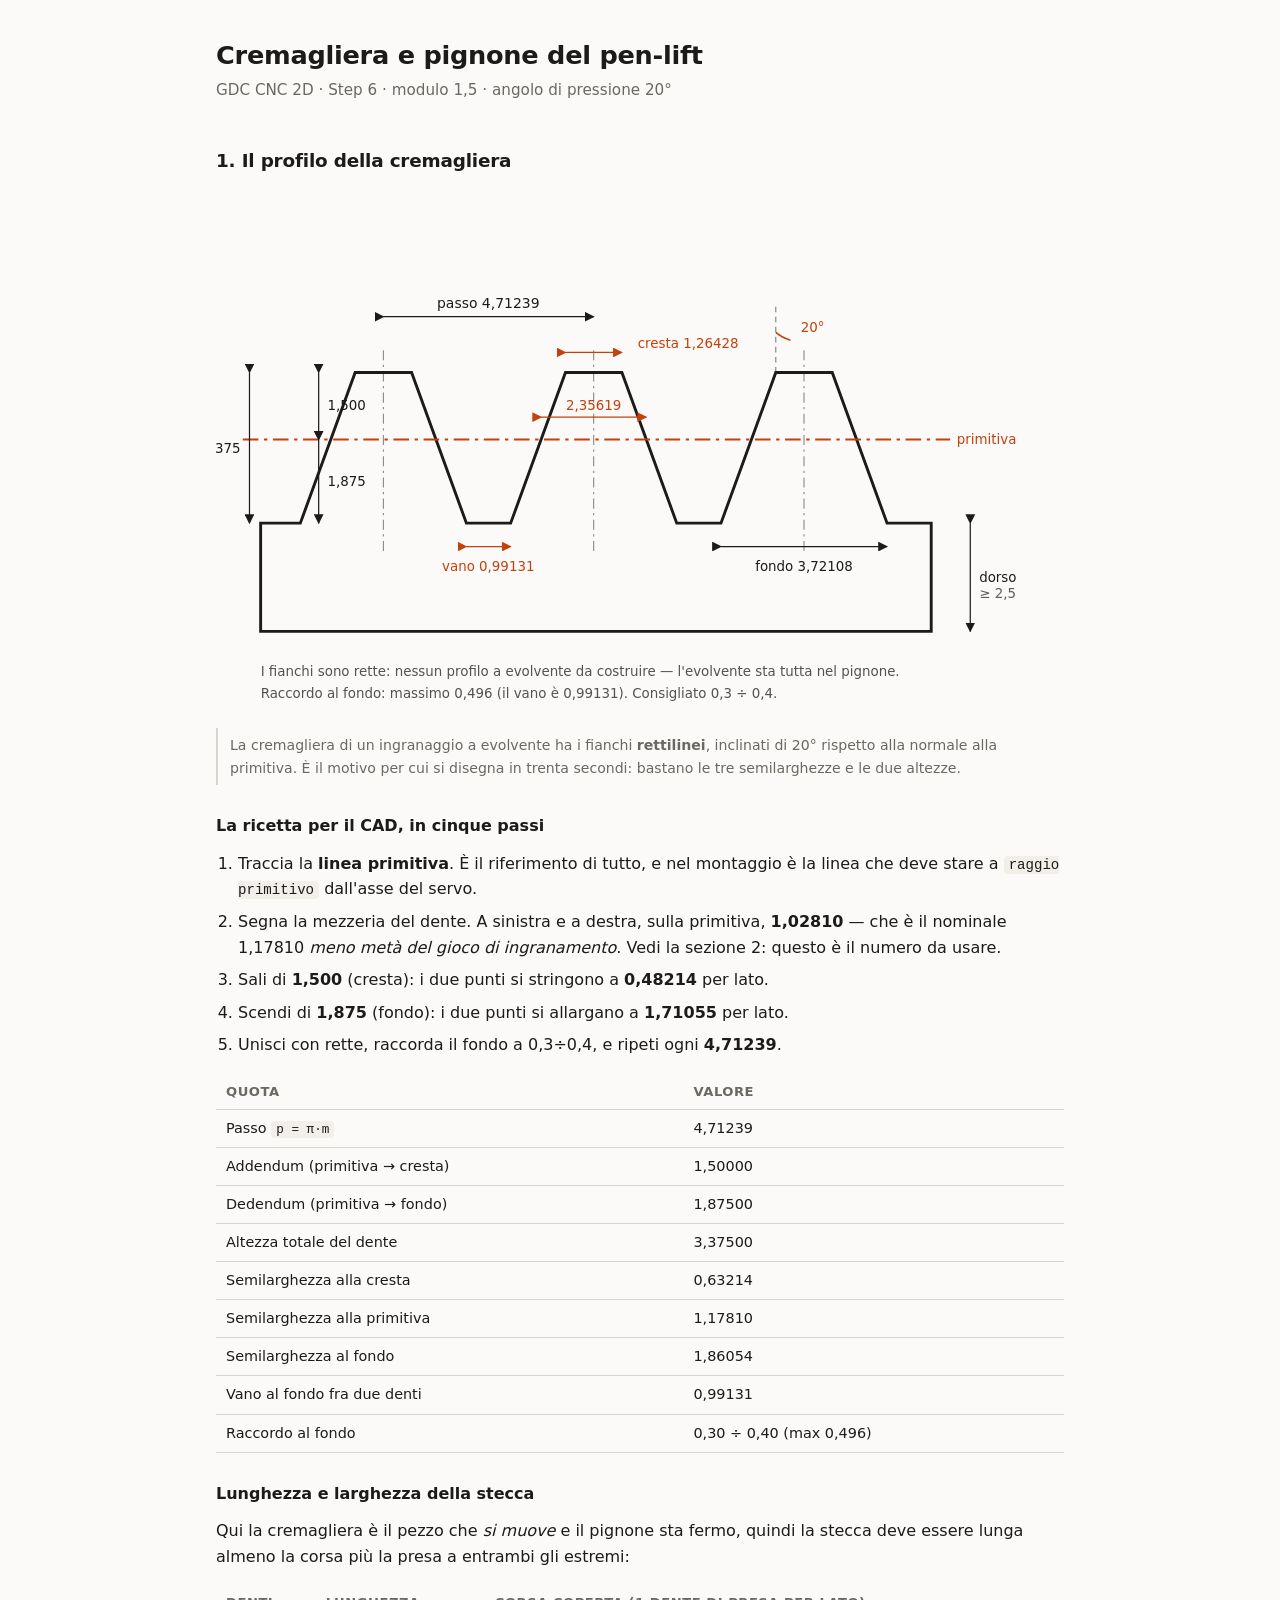
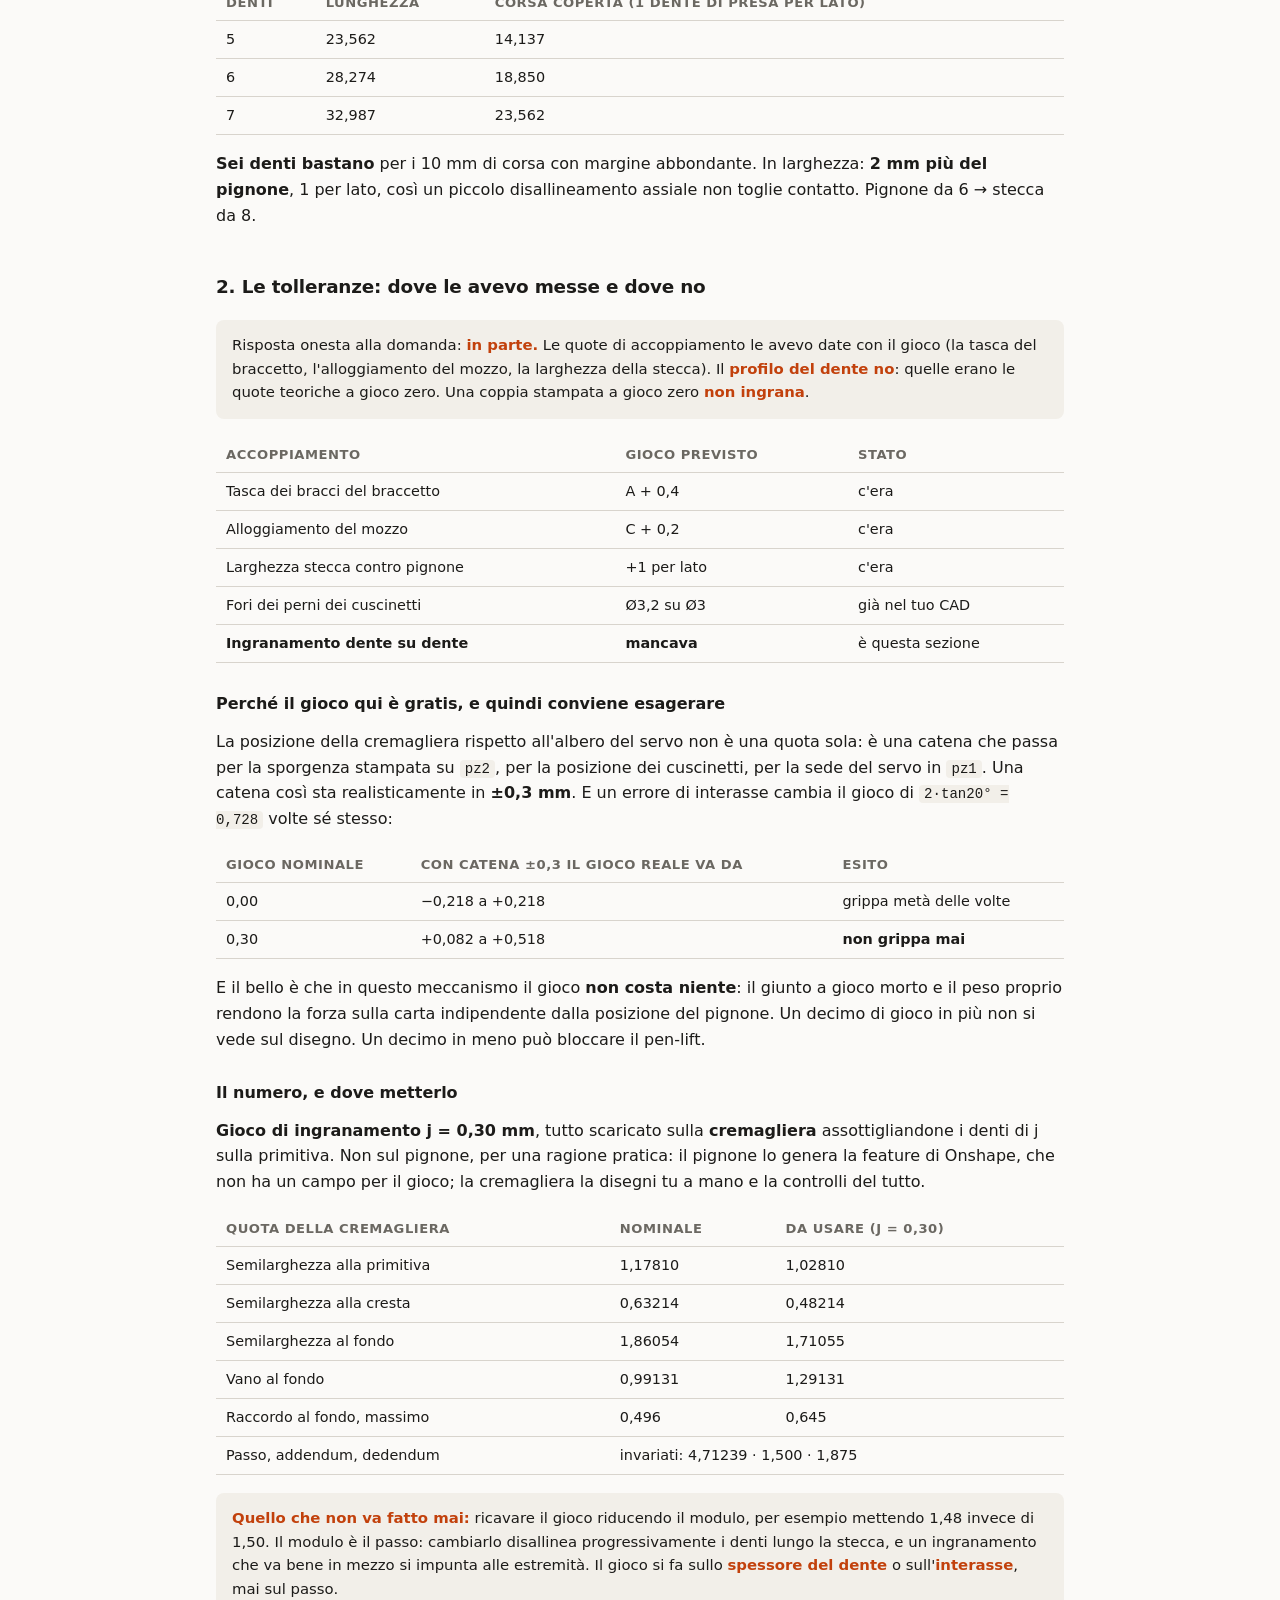
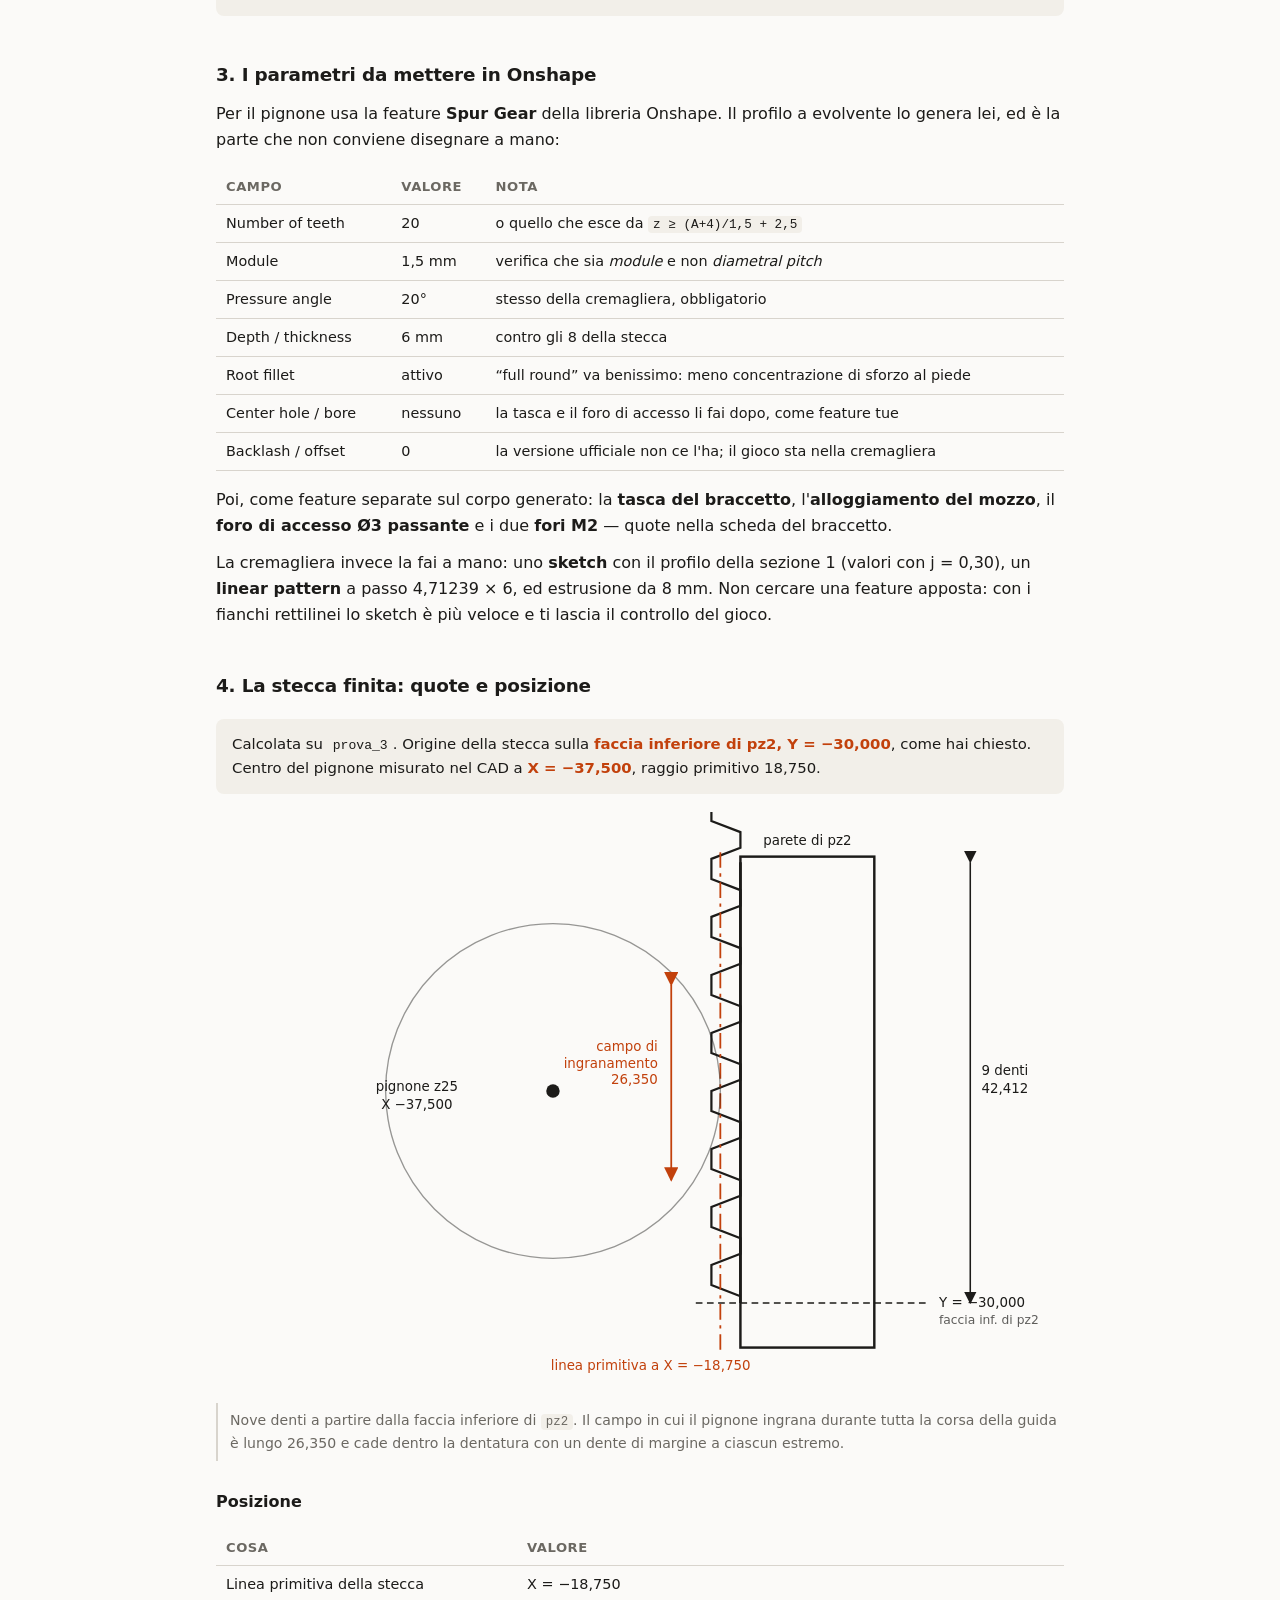
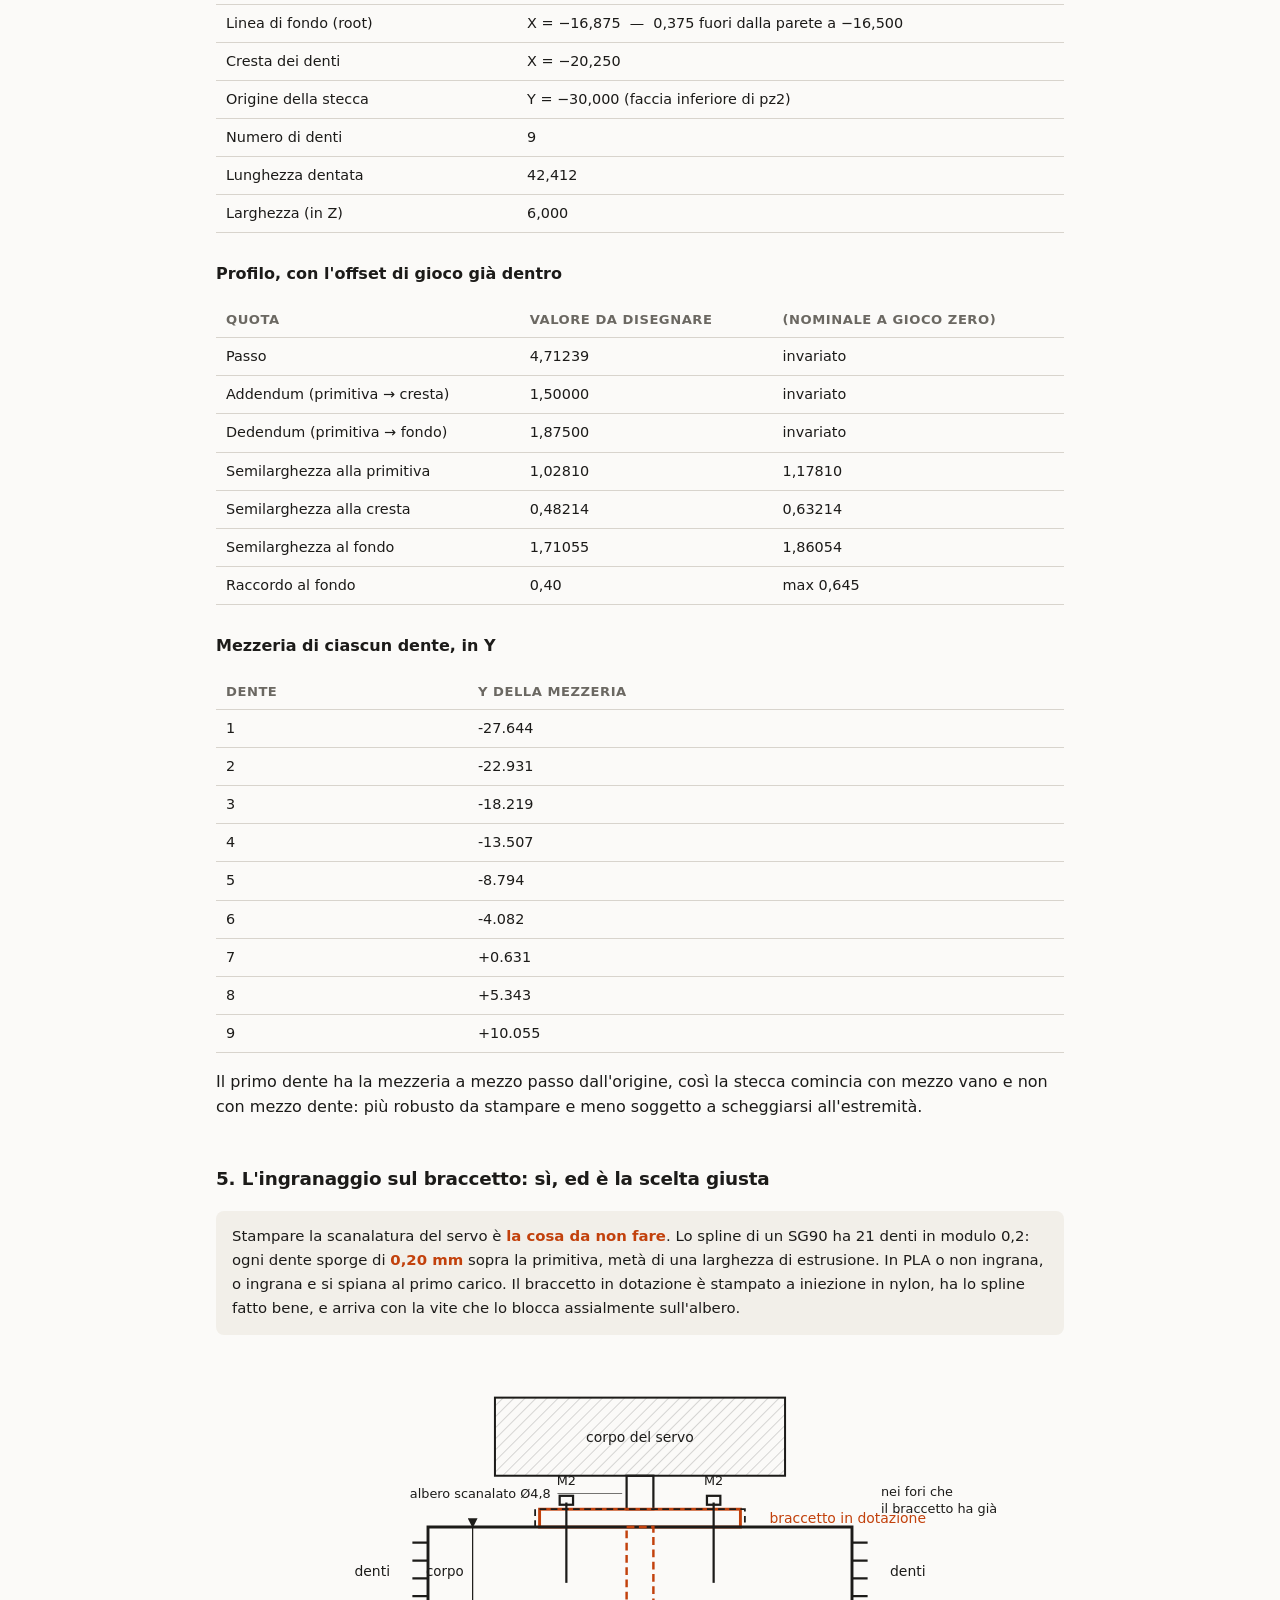
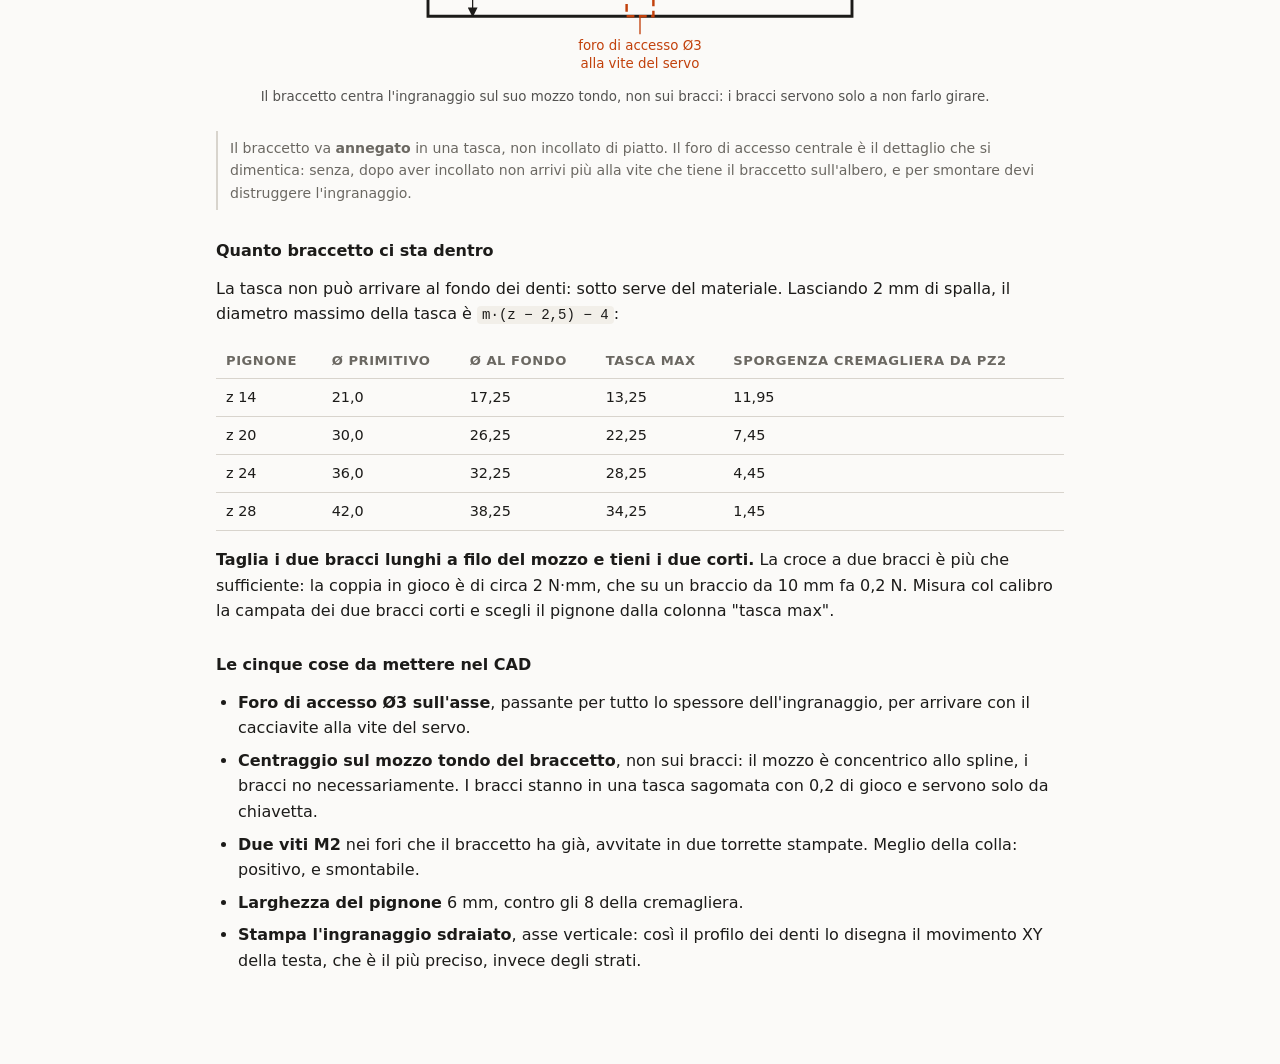
==== commit 93e53cbe: "prova_3: corsa in discesa 11 mm, cremagliera a 9 denti, scheda finale Misurata la corsa che l'utente" ====
--- a/modulo-penna/cremagliera-e-pignone.html
+++ b/modulo-penna/cremagliera-e-pignone.html
@@ -265,7 +265,116 @@
 &times; 6, ed estrusione da 8 mm. Non cercare una feature apposta: con i fianchi
 rettilinei lo sketch &egrave; pi&ugrave; veloce e ti lascia il controllo del gioco.</p>
 
-<h2>4. L'ingranaggio sul braccetto: sì, ed è la scelta giusta</h2>
+<h2>4. La stecca finita: quote e posizione</h2>
+
+<div class="note">
+Calcolata su <code>prova_3</code>. Origine della stecca sulla <b>faccia inferiore
+di pz2, Y = &minus;30,000</b>, come hai chiesto. Centro del pignone misurato nel
+CAD a <b>X = &minus;37,500</b>, raggio primitivo 18,750.
+</div>
+
+<figure>
+<svg viewBox="0 0 760 520" role="img"
+     aria-label="Posizione della cremagliera su pz2: nove denti a partire dalla faccia inferiore, con la linea primitiva a X meno 18,750 e il campo di ingranamento del pignone">
+  <defs>
+    <marker id="d1" viewBox="0 0 10 10" refX="9" refY="5" markerWidth="8" markerHeight="8" orient="auto">
+      <path d="M0,0 L10,5 L0,10 z" fill="#c2410c"/></marker>
+    <marker id="d2" viewBox="0 0 10 10" refX="9" refY="5" markerWidth="8" markerHeight="8" orient="auto">
+      <path d="M0,0 L10,5 L0,10 z" fill="currentColor"/></marker>
+  </defs>
+  <!-- parete di pz2 -->
+  <rect x="470" y="40" width="120" height="440" fill="none" stroke="currentColor" stroke-width="2.2"/>
+  <text x="530" y="30" font-size="12" fill="currentColor" text-anchor="middle">parete di pz2</text>
+  <!-- stecca, 9 denti schematici -->
+  <g stroke="currentColor" stroke-width="2.4" fill="none">
+    <path d="M470,440 L470,45"/>
+  </g>
+  <g stroke="currentColor" stroke-width="2" fill="none">
+    <path d="M470,434 l-26,-10 l0,-18 l26,-10 l0,-14
+             l-26,-10 l0,-18 l26,-10 l0,-14
+             l-26,-10 l0,-18 l26,-10 l0,-14
+             l-26,-10 l0,-18 l26,-10 l0,-14
+             l-26,-10 l0,-18 l26,-10 l0,-14
+             l-26,-10 l0,-18 l26,-10 l0,-14
+             l-26,-10 l0,-18 l26,-10 l0,-14
+             l-26,-10 l0,-18 l26,-10 l0,-14
+             l-26,-10 l0,-18 l26,-10 l0,-14"/>
+  </g>
+  <!-- linea primitiva -->
+  <line x1="452" y1="36" x2="452" y2="484" stroke="#c2410c" stroke-width="1.6" stroke-dasharray="14 5 3 5"/>
+  <text x="300" y="500" font-size="12" fill="#c2410c">linea primitiva a X = −18,750</text>
+  <!-- pignone -->
+  <circle cx="302" cy="250" r="150" fill="none" stroke="currentColor" stroke-width="1.2" opacity=".45"/>
+  <circle cx="302" cy="250" r="6" fill="currentColor"/>
+  <text x="180" y="250" font-size="12" fill="currentColor" text-anchor="middle">pignone z25</text>
+  <text x="180" y="266" font-size="12" fill="currentColor" text-anchor="middle">X −37,500</text>
+  <!-- origine -->
+  <line x1="430" y1="440" x2="640" y2="440" stroke="currentColor" stroke-width="1.4" stroke-dasharray="6 4"/>
+  <text x="648" y="444" font-size="12" fill="currentColor">Y = −30,000</text>
+  <text x="648" y="459" font-size="11" fill="currentColor" opacity=".7">faccia inf. di pz2</text>
+  <!-- campo di ingranamento -->
+  <g stroke="#c2410c" stroke-width="1.6">
+    <line x1="408" y1="155" x2="408" y2="330" marker-start="url(#d1)" marker-end="url(#d1)"/>
+  </g>
+  <text x="396" y="214" font-size="12" fill="#c2410c" text-anchor="end">campo di</text>
+  <text x="396" y="229" font-size="12" fill="#c2410c" text-anchor="end">ingranamento</text>
+  <text x="396" y="244" font-size="12" fill="#c2410c" text-anchor="end">26,350</text>
+  <!-- lunghezza totale -->
+  <g stroke="currentColor" stroke-width="1.4">
+    <line x1="676" y1="45" x2="676" y2="440" marker-start="url(#d2)" marker-end="url(#d2)"/>
+  </g>
+  <text x="686" y="236" font-size="12" fill="currentColor">9 denti</text>
+  <text x="686" y="252" font-size="12" fill="currentColor">42,412</text>
+</svg>
+<figcaption>
+  Nove denti a partire dalla faccia inferiore di <code>pz2</code>. Il campo in cui
+  il pignone ingrana durante tutta la corsa della guida &egrave; lungo 26,350 e cade
+  dentro la dentatura con un dente di margine a ciascun estremo.
+</figcaption>
+</figure>
+
+<h3>Posizione</h3>
+<table>
+<tr><th>Cosa</th><th>Valore</th></tr>
+<tr><td>Linea primitiva della stecca</td><td class="k">X = &minus;18,750</td></tr>
+<tr><td>Linea di fondo (root)</td><td class="n">X = &minus;16,875 &nbsp;&mdash;&nbsp; 0,375 fuori dalla parete a &minus;16,500</td></tr>
+<tr><td>Cresta dei denti</td><td class="n">X = &minus;20,250</td></tr>
+<tr><td>Origine della stecca</td><td class="k">Y = &minus;30,000 (faccia inferiore di pz2)</td></tr>
+<tr><td>Numero di denti</td><td class="k">9</td></tr>
+<tr><td>Lunghezza dentata</td><td class="n">42,412</td></tr>
+<tr><td>Larghezza (in Z)</td><td class="k">6,000</td></tr>
+</table>
+
+<h3>Profilo, con l'offset di gioco gi&agrave; dentro</h3>
+<table>
+<tr><th>Quota</th><th>Valore da disegnare</th><th>(nominale a gioco zero)</th></tr>
+<tr><td>Passo</td><td class="k">4,71239</td><td class="n">invariato</td></tr>
+<tr><td>Addendum (primitiva &rarr; cresta)</td><td class="k">1,50000</td><td class="n">invariato</td></tr>
+<tr><td>Dedendum (primitiva &rarr; fondo)</td><td class="k">1,87500</td><td class="n">invariato</td></tr>
+<tr><td>Semilarghezza alla primitiva</td><td class="k">1,02810</td><td class="n">1,17810</td></tr>
+<tr><td>Semilarghezza alla cresta</td><td class="k">0,48214</td><td class="n">0,63214</td></tr>
+<tr><td>Semilarghezza al fondo</td><td class="k">1,71055</td><td class="n">1,86054</td></tr>
+<tr><td>Raccordo al fondo</td><td class="k">0,40</td><td class="n">max 0,645</td></tr>
+</table>
+
+<h3>Mezzeria di ciascun dente, in Y</h3>
+<table>
+<tr><th>Dente</th><th>Y della mezzeria</th></tr>
+<tr><td class='n'>1</td><td class='n'>-27.644</td></tr>
+<tr><td class='n'>2</td><td class='n'>-22.931</td></tr>
+<tr><td class='n'>3</td><td class='n'>-18.219</td></tr>
+<tr><td class='n'>4</td><td class='n'>-13.507</td></tr>
+<tr><td class='n'>5</td><td class='n'>-8.794</td></tr>
+<tr><td class='n'>6</td><td class='n'>-4.082</td></tr>
+<tr><td class='n'>7</td><td class='n'>+0.631</td></tr>
+<tr><td class='n'>8</td><td class='n'>+5.343</td></tr>
+<tr><td class='n'>9</td><td class='n'>+10.055</td></tr>
+</table>
+<p>Il primo dente ha la mezzeria a mezzo passo dall'origine, cos&igrave; la stecca
+comincia con mezzo vano e non con mezzo dente: pi&ugrave; robusto da stampare e meno
+soggetto a scheggiarsi all'estremit&agrave;.</p>
+
+<h2>5. L'ingranaggio sul braccetto: sì, ed è la scelta giusta</h2>
 
 <div class="note">
 Stampare la scanalatura del servo è <b>la cosa da non fare</b>. Lo spline di un
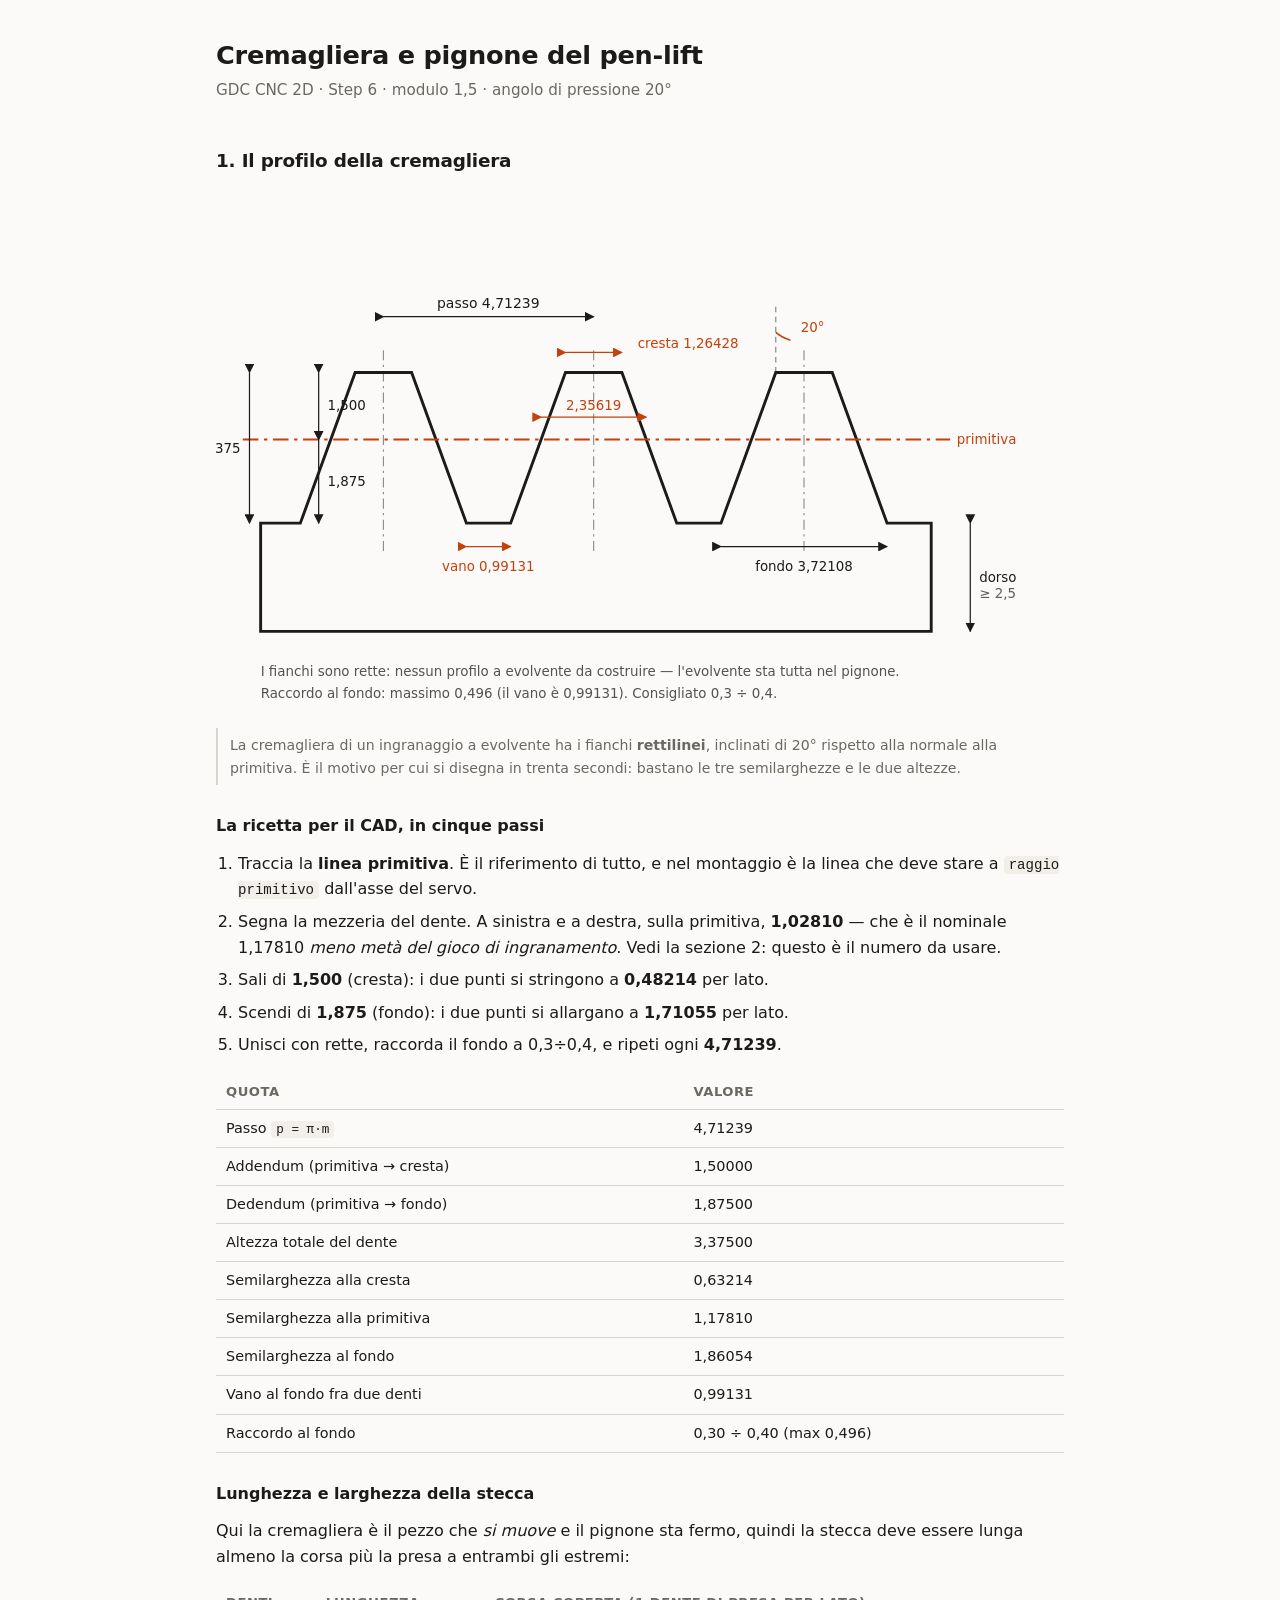
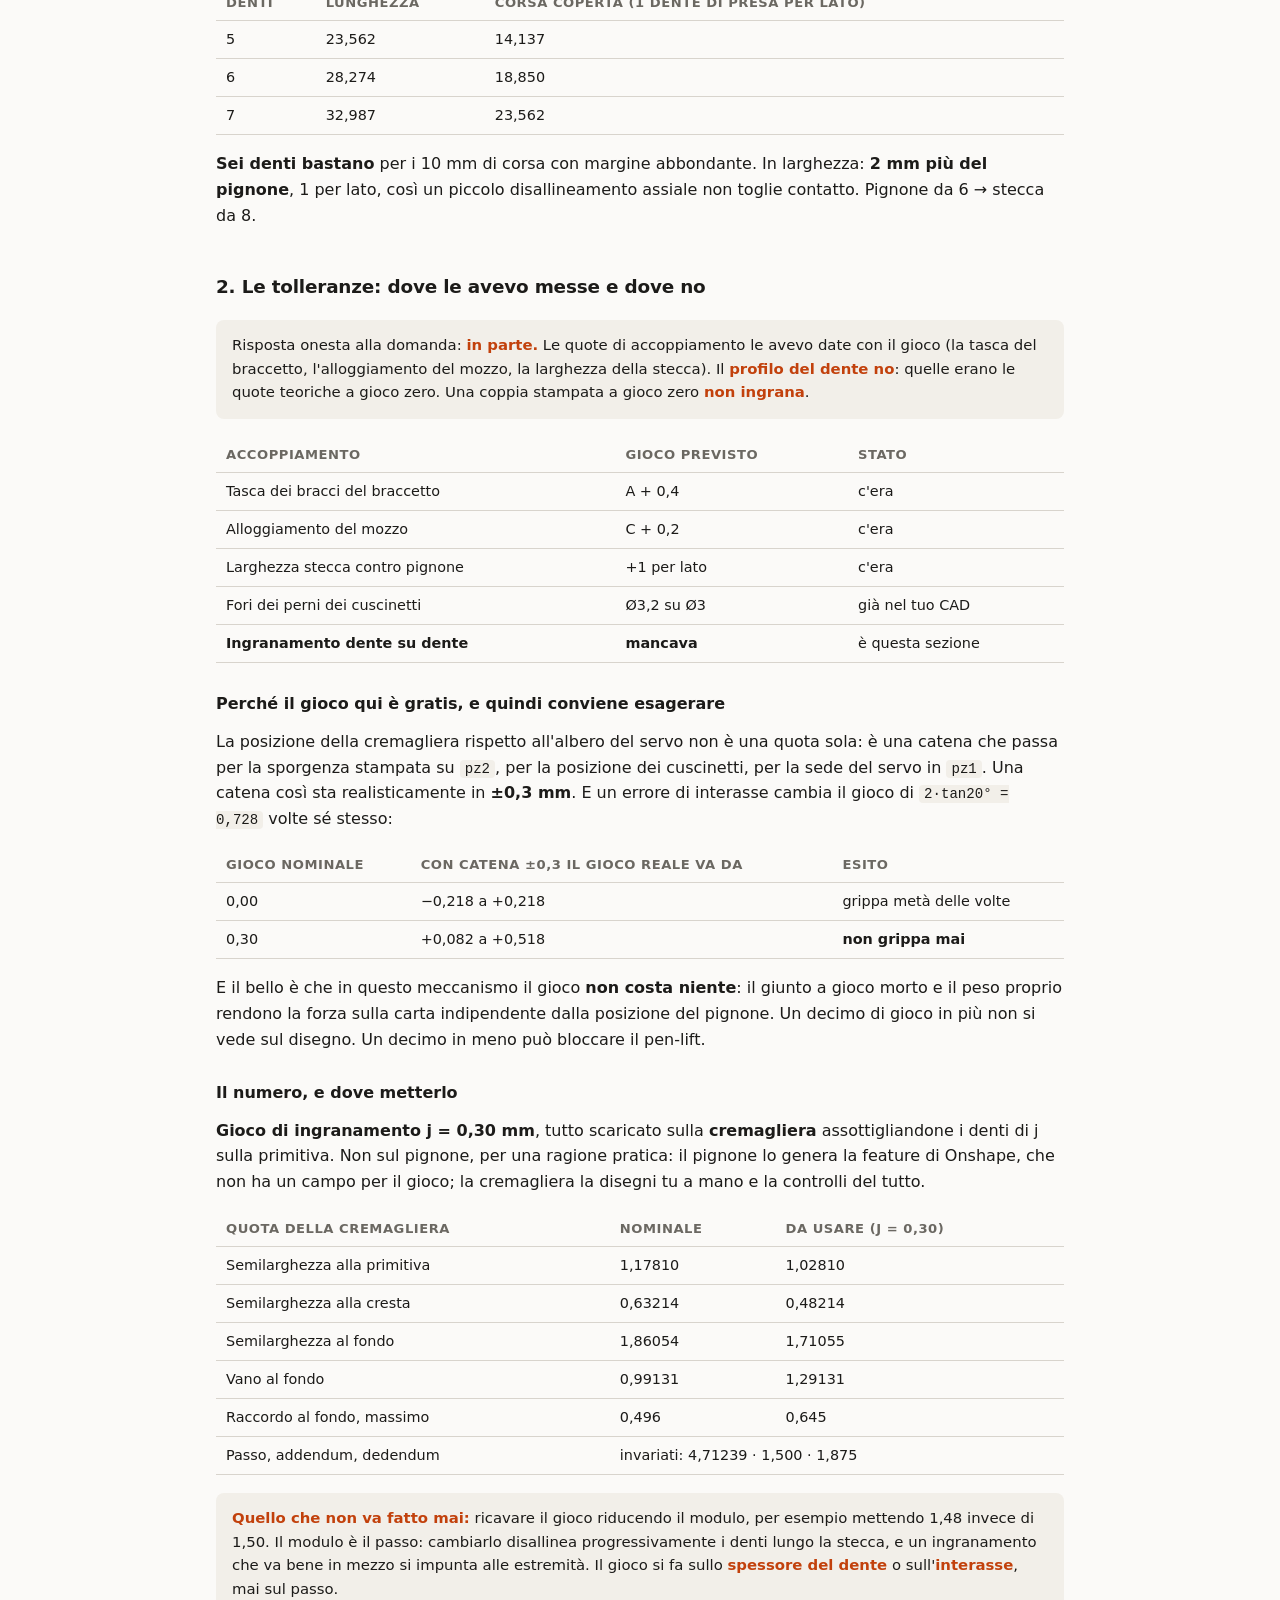
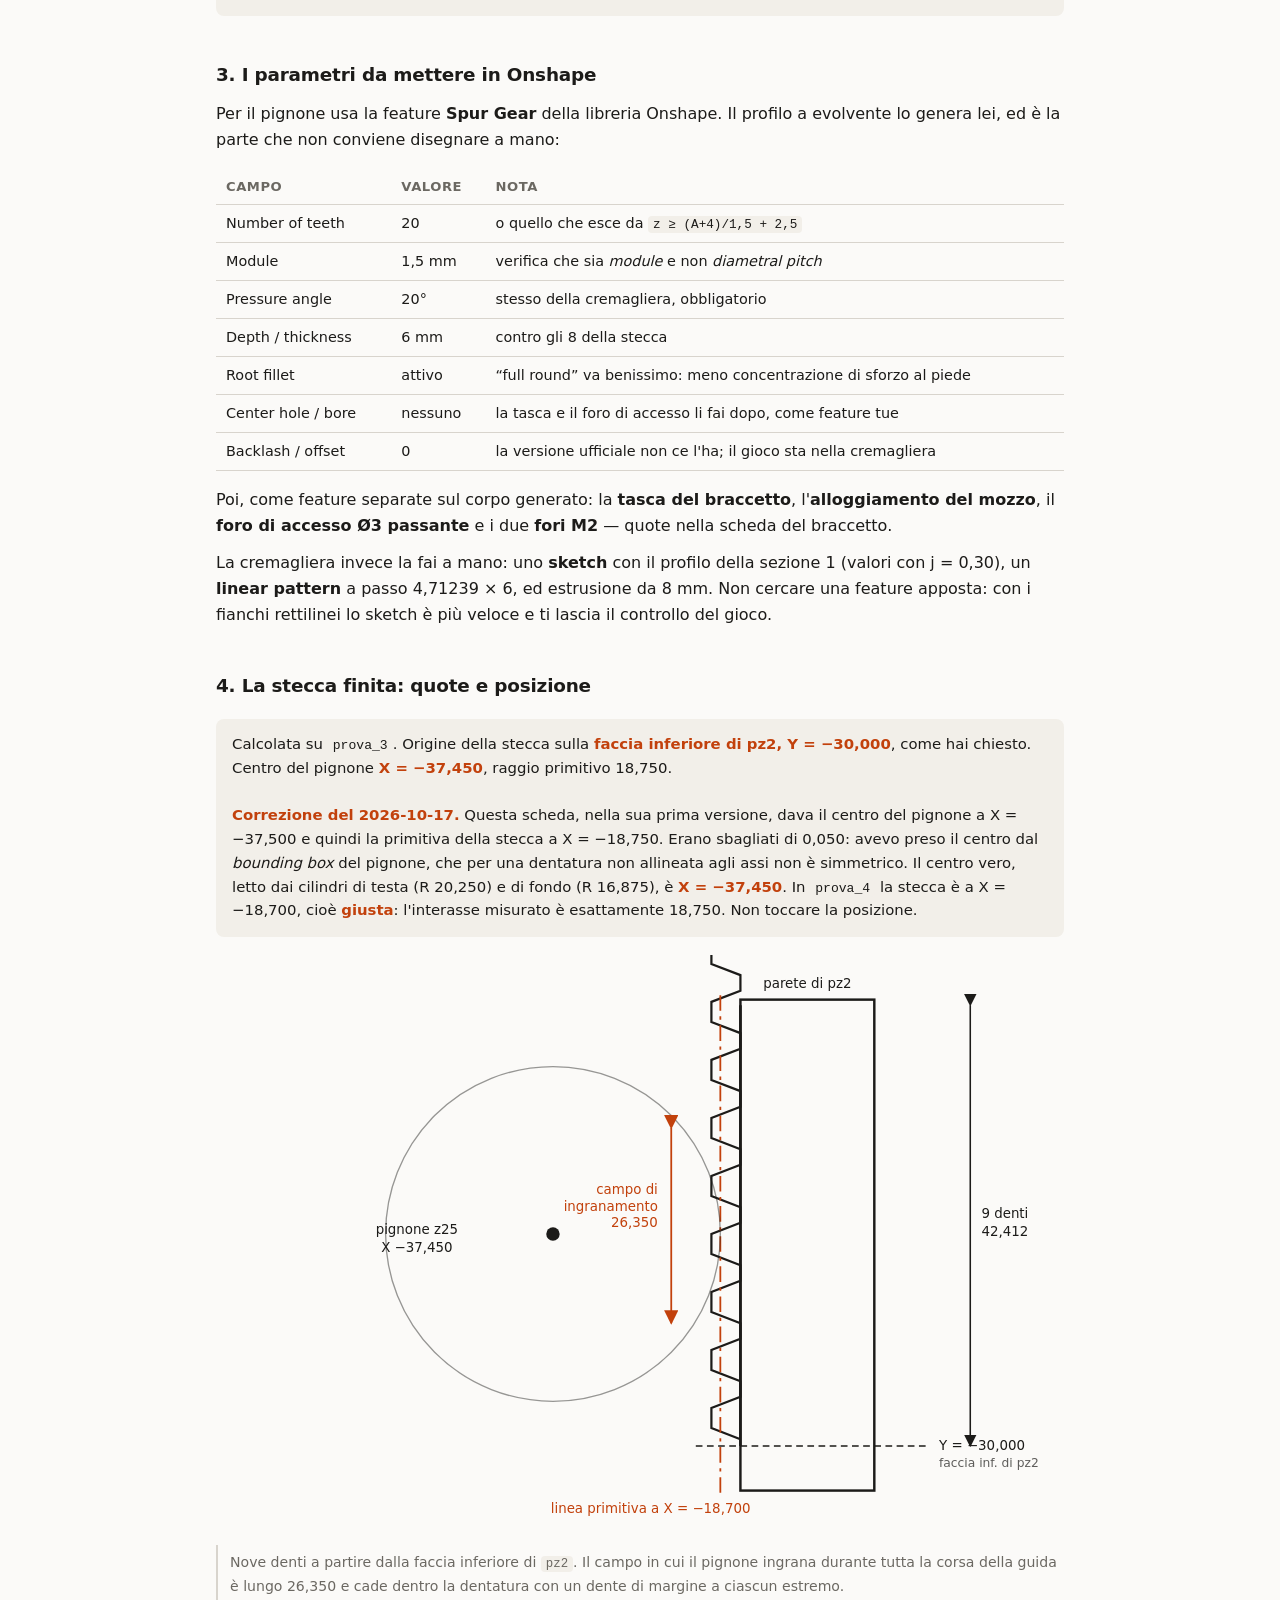
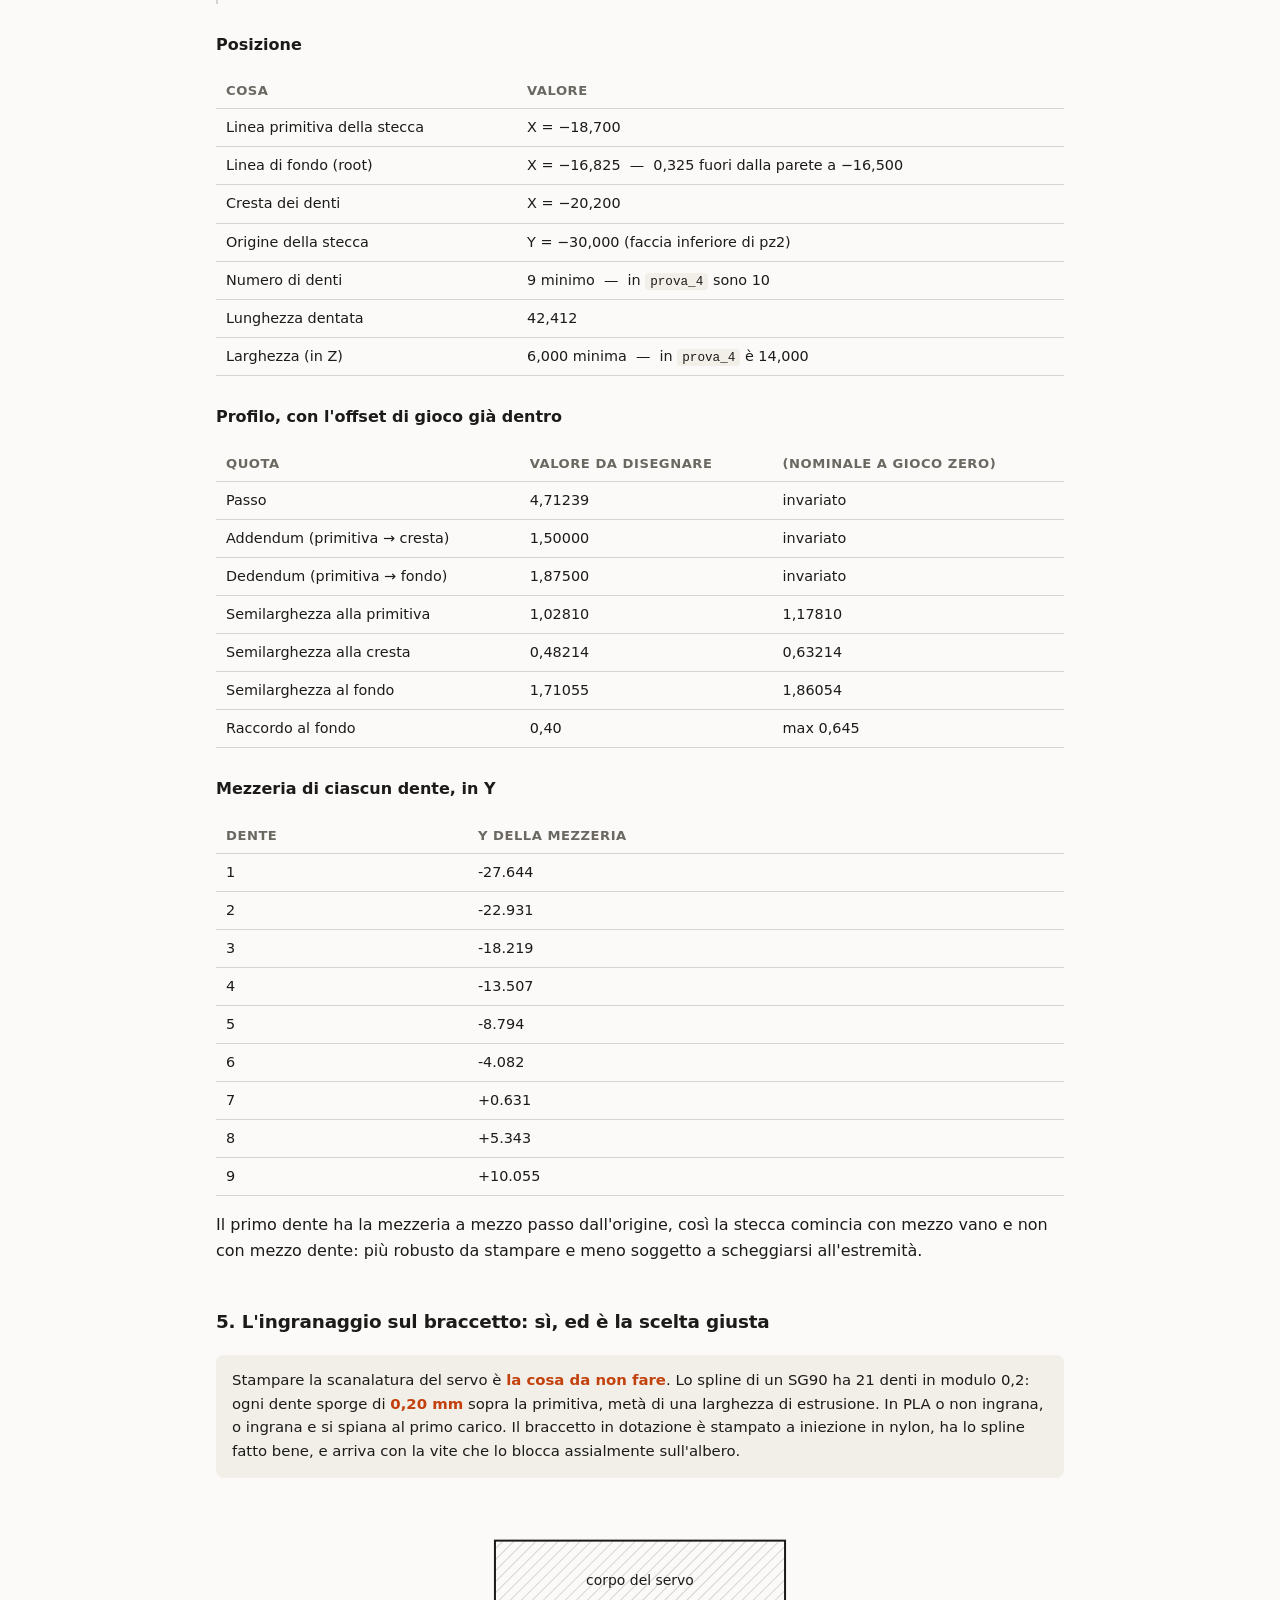
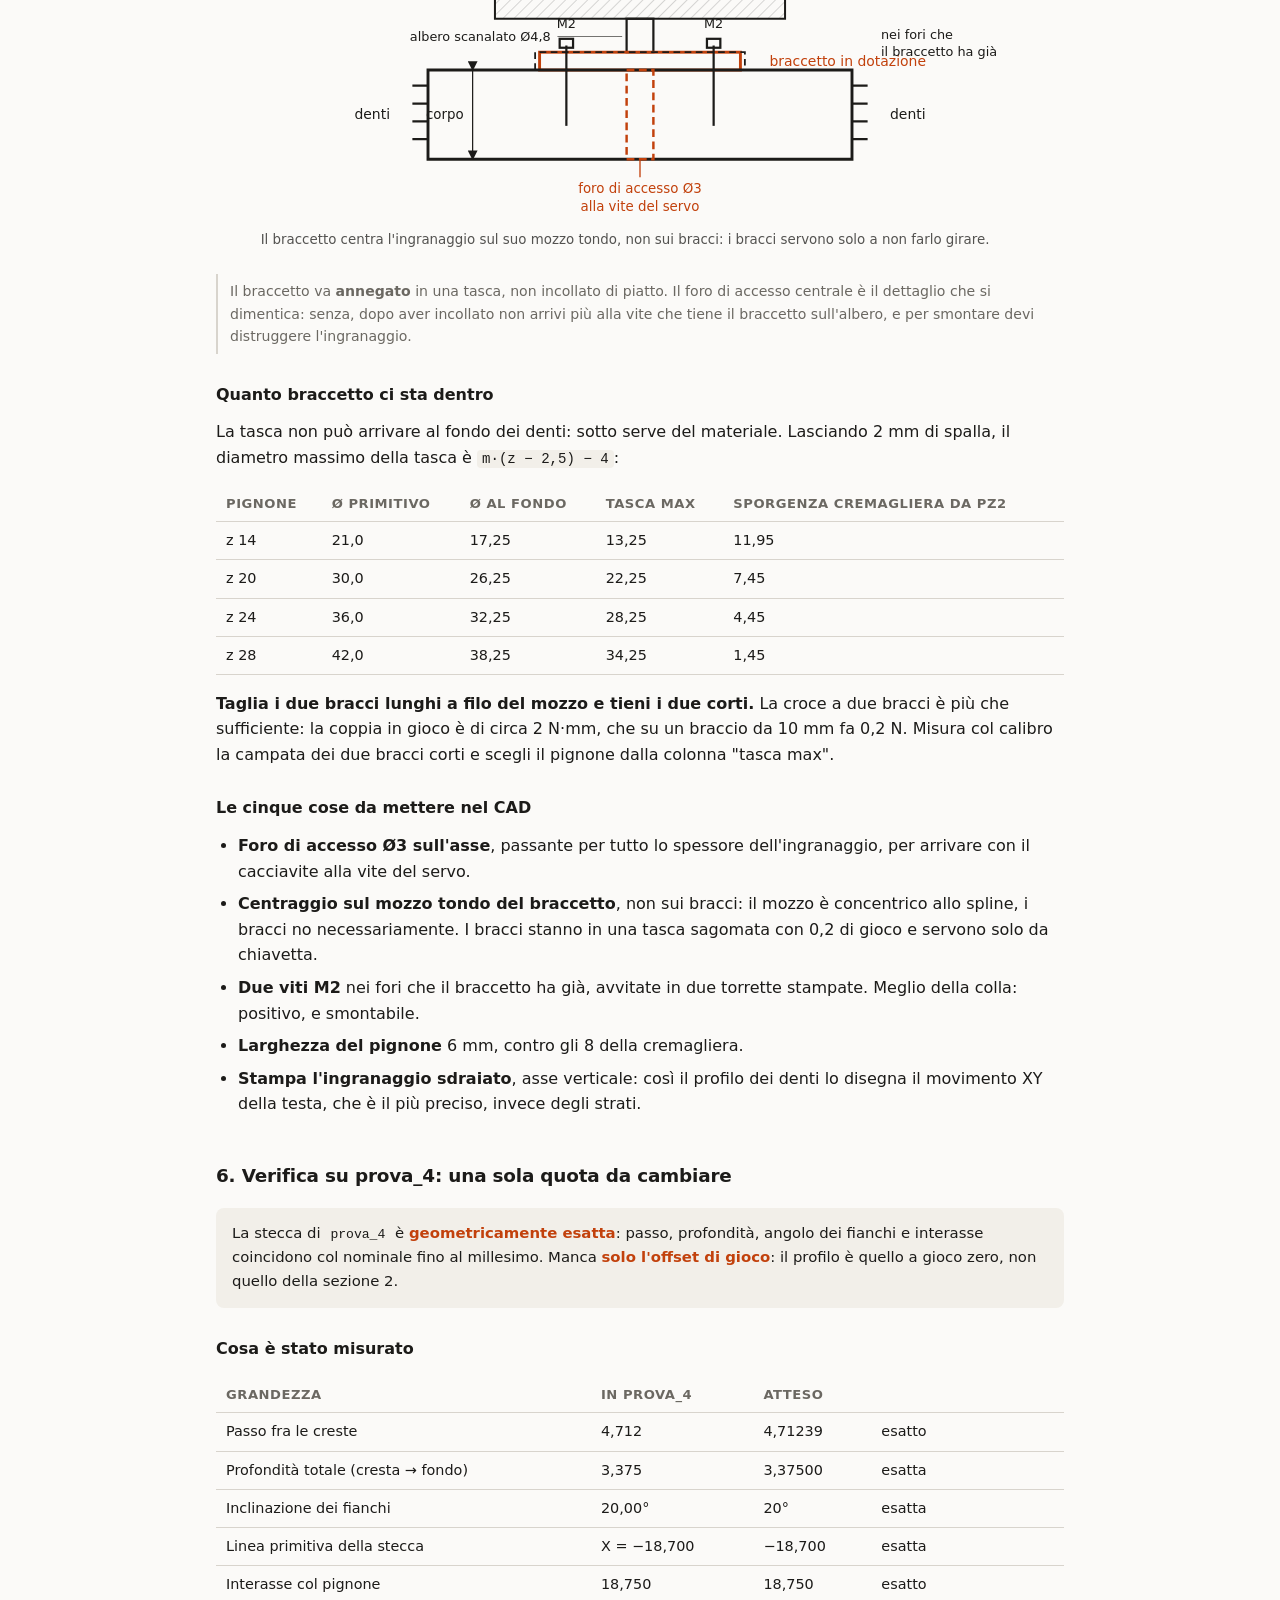
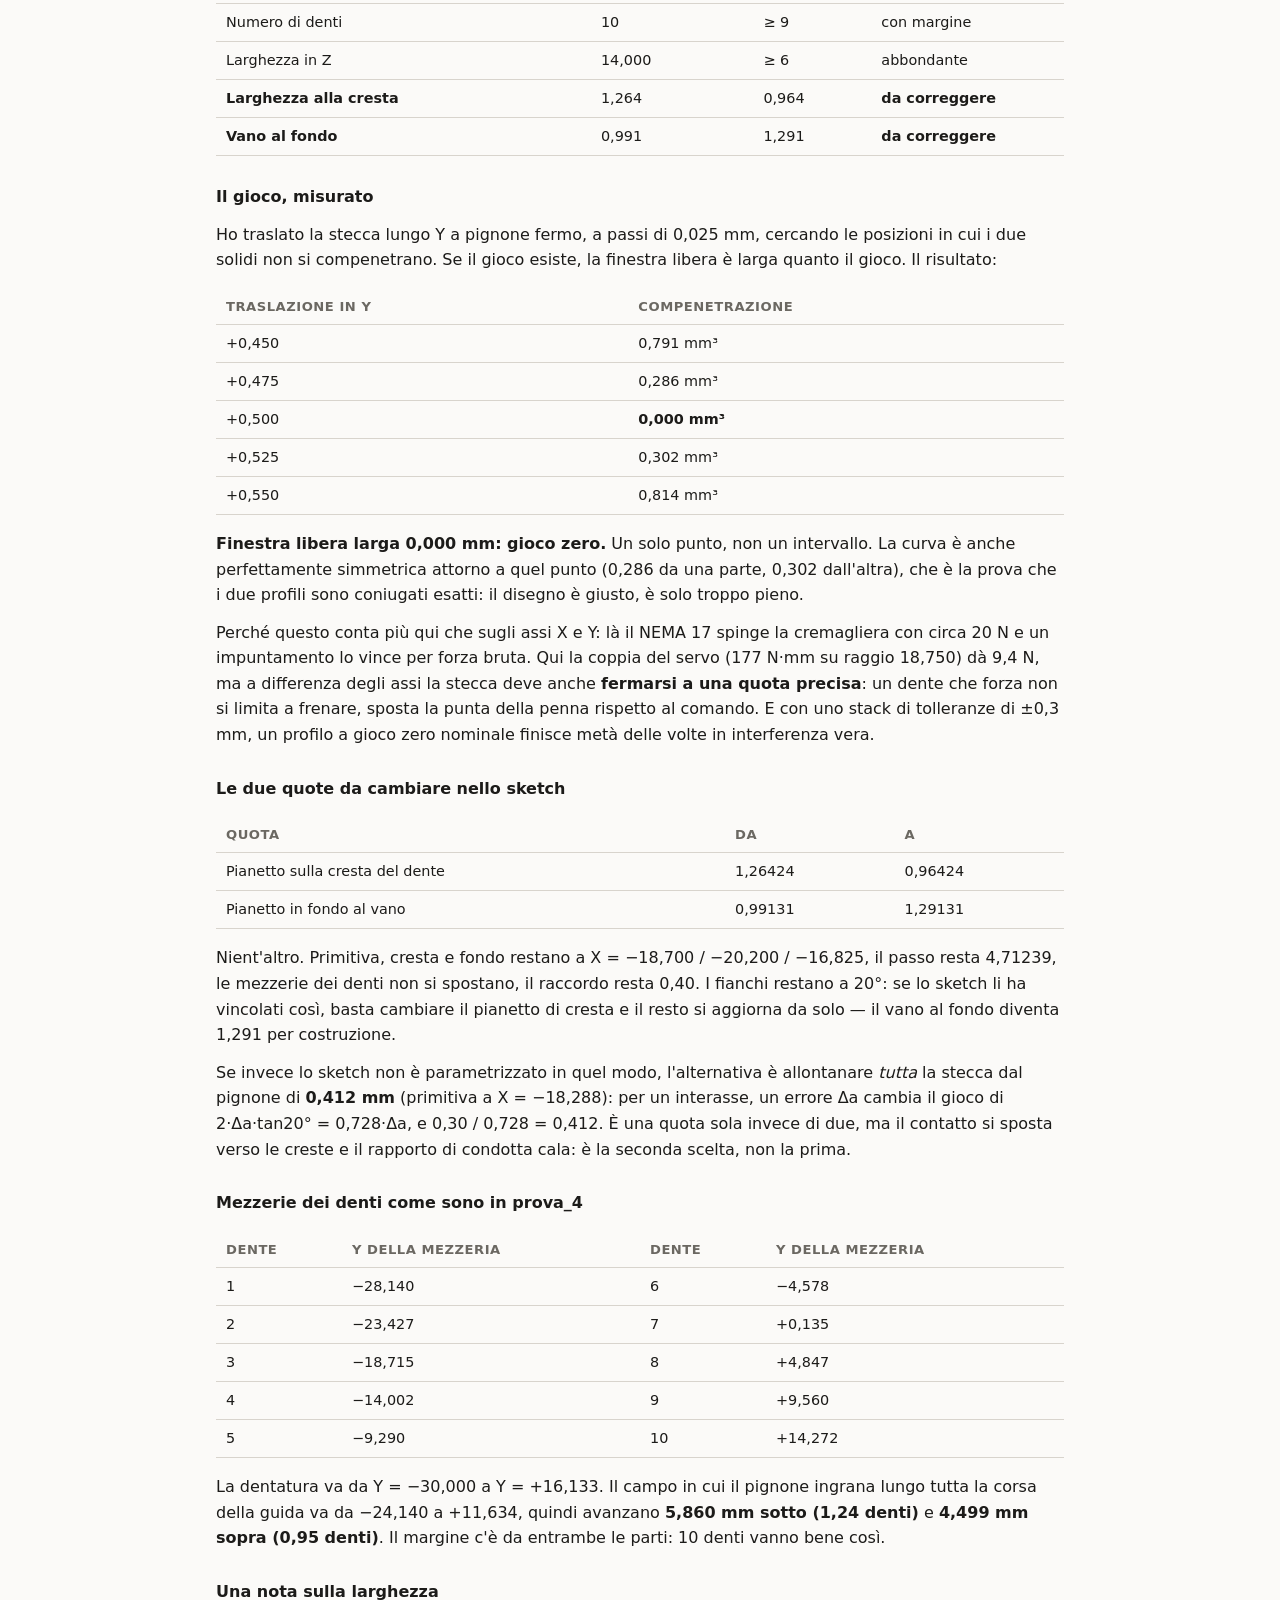
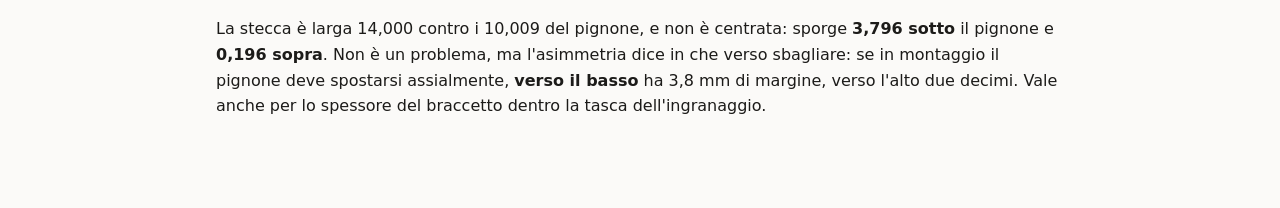
==== commit 0bcc0433: "prova_4: la cremagliera e' esatta ma a gioco zero, e lo schema non e' il CAD Analisi di modulo_tratt" ====
--- a/modulo-penna/cremagliera-e-pignone.html
+++ b/modulo-penna/cremagliera-e-pignone.html
@@ -269,8 +269,17 @@
 
 <div class="note">
 Calcolata su <code>prova_3</code>. Origine della stecca sulla <b>faccia inferiore
-di pz2, Y = &minus;30,000</b>, come hai chiesto. Centro del pignone misurato nel
-CAD a <b>X = &minus;37,500</b>, raggio primitivo 18,750.
+di pz2, Y = &minus;30,000</b>, come hai chiesto. Centro del pignone
+<b>X = &minus;37,450</b>, raggio primitivo 18,750.
+<br><br>
+<b>Correzione del 2026-10-17.</b> Questa scheda, nella sua prima versione, dava il
+centro del pignone a X = &minus;37,500 e quindi la primitiva della stecca a
+X = &minus;18,750. Erano sbagliati di 0,050: avevo preso il centro dal
+<i>bounding box</i> del pignone, che per una dentatura non allineata agli assi non
+&egrave; simmetrico. Il centro vero, letto dai cilindri di testa (R 20,250) e di
+fondo (R 16,875), &egrave; <b>X = &minus;37,450</b>. In <code>prova_4</code> la
+stecca &egrave; a X = &minus;18,700, cio&egrave; <b>giusta</b>: l'interasse misurato
+&egrave; esattamente 18,750. Non toccare la posizione.
 </div>
 
 <figure>
@@ -302,12 +311,12 @@
   </g>
   <!-- linea primitiva -->
   <line x1="452" y1="36" x2="452" y2="484" stroke="#c2410c" stroke-width="1.6" stroke-dasharray="14 5 3 5"/>
-  <text x="300" y="500" font-size="12" fill="#c2410c">linea primitiva a X = −18,750</text>
+  <text x="300" y="500" font-size="12" fill="#c2410c">linea primitiva a X = −18,700</text>
   <!-- pignone -->
   <circle cx="302" cy="250" r="150" fill="none" stroke="currentColor" stroke-width="1.2" opacity=".45"/>
   <circle cx="302" cy="250" r="6" fill="currentColor"/>
   <text x="180" y="250" font-size="12" fill="currentColor" text-anchor="middle">pignone z25</text>
-  <text x="180" y="266" font-size="12" fill="currentColor" text-anchor="middle">X −37,500</text>
+  <text x="180" y="266" font-size="12" fill="currentColor" text-anchor="middle">X −37,450</text>
   <!-- origine -->
   <line x1="430" y1="440" x2="640" y2="440" stroke="currentColor" stroke-width="1.4" stroke-dasharray="6 4"/>
   <text x="648" y="444" font-size="12" fill="currentColor">Y = −30,000</text>
@@ -336,13 +345,13 @@
 <h3>Posizione</h3>
 <table>
 <tr><th>Cosa</th><th>Valore</th></tr>
-<tr><td>Linea primitiva della stecca</td><td class="k">X = &minus;18,750</td></tr>
-<tr><td>Linea di fondo (root)</td><td class="n">X = &minus;16,875 &nbsp;&mdash;&nbsp; 0,375 fuori dalla parete a &minus;16,500</td></tr>
-<tr><td>Cresta dei denti</td><td class="n">X = &minus;20,250</td></tr>
+<tr><td>Linea primitiva della stecca</td><td class="k">X = &minus;18,700</td></tr>
+<tr><td>Linea di fondo (root)</td><td class="n">X = &minus;16,825 &nbsp;&mdash;&nbsp; 0,325 fuori dalla parete a &minus;16,500</td></tr>
+<tr><td>Cresta dei denti</td><td class="n">X = &minus;20,200</td></tr>
 <tr><td>Origine della stecca</td><td class="k">Y = &minus;30,000 (faccia inferiore di pz2)</td></tr>
-<tr><td>Numero di denti</td><td class="k">9</td></tr>
+<tr><td>Numero di denti</td><td class="k">9 minimo &nbsp;&mdash;&nbsp; in <code>prova_4</code> sono 10</td></tr>
 <tr><td>Lunghezza dentata</td><td class="n">42,412</td></tr>
-<tr><td>Larghezza (in Z)</td><td class="k">6,000</td></tr>
+<tr><td>Larghezza (in Z)</td><td class="k">6,000 minima &nbsp;&mdash;&nbsp; in <code>prova_4</code> &egrave; 14,000</td></tr>
 </table>
 
 <h3>Profilo, con l'offset di gioco gi&agrave; dentro</h3>
@@ -485,6 +494,98 @@
 degli strati.</li>
 </ul>
 
+<h2>6. Verifica su prova_4: una sola quota da cambiare</h2>
+
+<div class="note">
+La stecca di <code>prova_4</code> &egrave; <b>geometricamente esatta</b>: passo,
+profondit&agrave;, angolo dei fianchi e interasse coincidono col nominale fino al
+millesimo. Manca <b>solo l'offset di gioco</b>: il profilo &egrave; quello a gioco
+zero, non quello della sezione 2.
+</div>
+
+<h3>Cosa &egrave; stato misurato</h3>
+<table>
+<tr><th>Grandezza</th><th>In prova_4</th><th>Atteso</th><th></th></tr>
+<tr><td>Passo fra le creste</td><td class="n">4,712</td><td class="n">4,71239</td><td>esatto</td></tr>
+<tr><td>Profondit&agrave; totale (cresta &rarr; fondo)</td><td class="n">3,375</td><td class="n">3,37500</td><td>esatta</td></tr>
+<tr><td>Inclinazione dei fianchi</td><td class="n">20,00&deg;</td><td class="n">20&deg;</td><td>esatta</td></tr>
+<tr><td>Linea primitiva della stecca</td><td class="n">X = &minus;18,700</td><td class="n">&minus;18,700</td><td>esatta</td></tr>
+<tr><td>Interasse col pignone</td><td class="n">18,750</td><td class="n">18,750</td><td>esatto</td></tr>
+<tr><td>Numero di denti</td><td class="n">10</td><td class="n">&ge; 9</td><td>con margine</td></tr>
+<tr><td>Larghezza in Z</td><td class="n">14,000</td><td class="n">&ge; 6</td><td>abbondante</td></tr>
+<tr><td><b>Larghezza alla cresta</b></td><td class="n">1,264</td><td class="n">0,964</td><td><b>da correggere</b></td></tr>
+<tr><td><b>Vano al fondo</b></td><td class="n">0,991</td><td class="n">1,291</td><td><b>da correggere</b></td></tr>
+</table>
+
+<h3>Il gioco, misurato</h3>
+<p>Ho traslato la stecca lungo Y a pignone fermo, a passi di 0,025 mm, cercando le
+posizioni in cui i due solidi non si compenetrano. Se il gioco esiste, la finestra
+libera &egrave; larga quanto il gioco. Il risultato:</p>
+
+<table>
+<tr><th>Traslazione in Y</th><th>Compenetrazione</th></tr>
+<tr><td class="n">+0,450</td><td class="n">0,791 mm&sup3;</td></tr>
+<tr><td class="n">+0,475</td><td class="n">0,286 mm&sup3;</td></tr>
+<tr><td class="n">+0,500</td><td class="n"><b>0,000 mm&sup3;</b></td></tr>
+<tr><td class="n">+0,525</td><td class="n">0,302 mm&sup3;</td></tr>
+<tr><td class="n">+0,550</td><td class="n">0,814 mm&sup3;</td></tr>
+</table>
+
+<p><strong>Finestra libera larga 0,000 mm: gioco zero.</strong> Un solo punto, non un
+intervallo. La curva &egrave; anche perfettamente simmetrica attorno a quel punto
+(0,286 da una parte, 0,302 dall'altra), che &egrave; la prova che i due profili sono
+coniugati esatti: il disegno &egrave; giusto, &egrave; solo troppo pieno.</p>
+
+<p>Perch&eacute; questo conta pi&ugrave; qui che sugli assi X e Y: l&agrave; il NEMA 17
+spinge la cremagliera con circa 20 N e un impuntamento lo vince per forza bruta. Qui
+la coppia del servo (177 N&middot;mm su raggio 18,750) d&agrave; 9,4 N, ma a differenza
+degli assi la stecca deve anche <b>fermarsi a una quota precisa</b>: un dente che
+forza non si limita a frenare, sposta la punta della penna rispetto al comando.
+E con uno stack di tolleranze di &plusmn;0,3 mm, un profilo a gioco zero nominale
+finisce met&agrave; delle volte in interferenza vera.</p>
+
+<h3>Le due quote da cambiare nello sketch</h3>
+<table>
+<tr><th>Quota</th><th>Da</th><th>A</th></tr>
+<tr><td>Pianetto sulla cresta del dente</td><td class="n">1,26424</td><td class="k">0,96424</td></tr>
+<tr><td>Pianetto in fondo al vano</td><td class="n">0,99131</td><td class="k">1,29131</td></tr>
+</table>
+
+<p>Nient'altro. Primitiva, cresta e fondo restano a X = &minus;18,700 / &minus;20,200 /
+&minus;16,825, il passo resta 4,71239, le mezzerie dei denti non si spostano, il
+raccordo resta 0,40. I fianchi restano a 20&deg;: se lo sketch li ha vincolati cos&igrave;,
+basta cambiare il pianetto di cresta e il resto si aggiorna da solo &mdash; il vano
+al fondo diventa 1,291 per costruzione.</p>
+
+<p>Se invece lo sketch non &egrave; parametrizzato in quel modo, l'alternativa
+&egrave; allontanare <i>tutta</i> la stecca dal pignone di <b>0,412 mm</b>
+(primitiva a X = &minus;18,288): per un interasse, un errore &Delta;a cambia il gioco
+di 2&middot;&Delta;a&middot;tan20&deg; = 0,728&middot;&Delta;a, e 0,30 / 0,728 = 0,412.
+&Egrave; una quota sola invece di due, ma il contatto si sposta verso le creste e il
+rapporto di condotta cala: &egrave; la seconda scelta, non la prima.</p>
+
+<h3>Mezzerie dei denti come sono in prova_4</h3>
+<table>
+<tr><th>Dente</th><th>Y della mezzeria</th><th>Dente</th><th>Y della mezzeria</th></tr>
+<tr><td class="n">1</td><td class="n">&minus;28,140</td><td class="n">6</td><td class="n">&minus;4,578</td></tr>
+<tr><td class="n">2</td><td class="n">&minus;23,427</td><td class="n">7</td><td class="n">+0,135</td></tr>
+<tr><td class="n">3</td><td class="n">&minus;18,715</td><td class="n">8</td><td class="n">+4,847</td></tr>
+<tr><td class="n">4</td><td class="n">&minus;14,002</td><td class="n">9</td><td class="n">+9,560</td></tr>
+<tr><td class="n">5</td><td class="n">&minus;9,290</td><td class="n">10</td><td class="n">+14,272</td></tr>
+</table>
+
+<p>La dentatura va da Y = &minus;30,000 a Y = +16,133. Il campo in cui il pignone
+ingrana lungo tutta la corsa della guida va da &minus;24,140 a +11,634, quindi avanzano
+<b>5,860 mm sotto (1,24 denti)</b> e <b>4,499 mm sopra (0,95 denti)</b>. Il margine
+c'&egrave; da entrambe le parti: 10 denti vanno bene cos&igrave;.</p>
+
+<h3>Una nota sulla larghezza</h3>
+<p>La stecca &egrave; larga 14,000 contro i 10,009 del pignone, e non &egrave; centrata:
+sporge <b>3,796 sotto</b> il pignone e <b>0,196 sopra</b>. Non &egrave; un problema, ma
+l'asimmetria dice in che verso sbagliare: se in montaggio il pignone deve spostarsi
+assialmente, <b>verso il basso</b> ha 3,8 mm di margine, verso l'alto due decimi. Vale
+anche per lo spessore del braccetto dentro la tasca dell'ingranaggio.</p>
+
 </div>
 </body>
 </html>
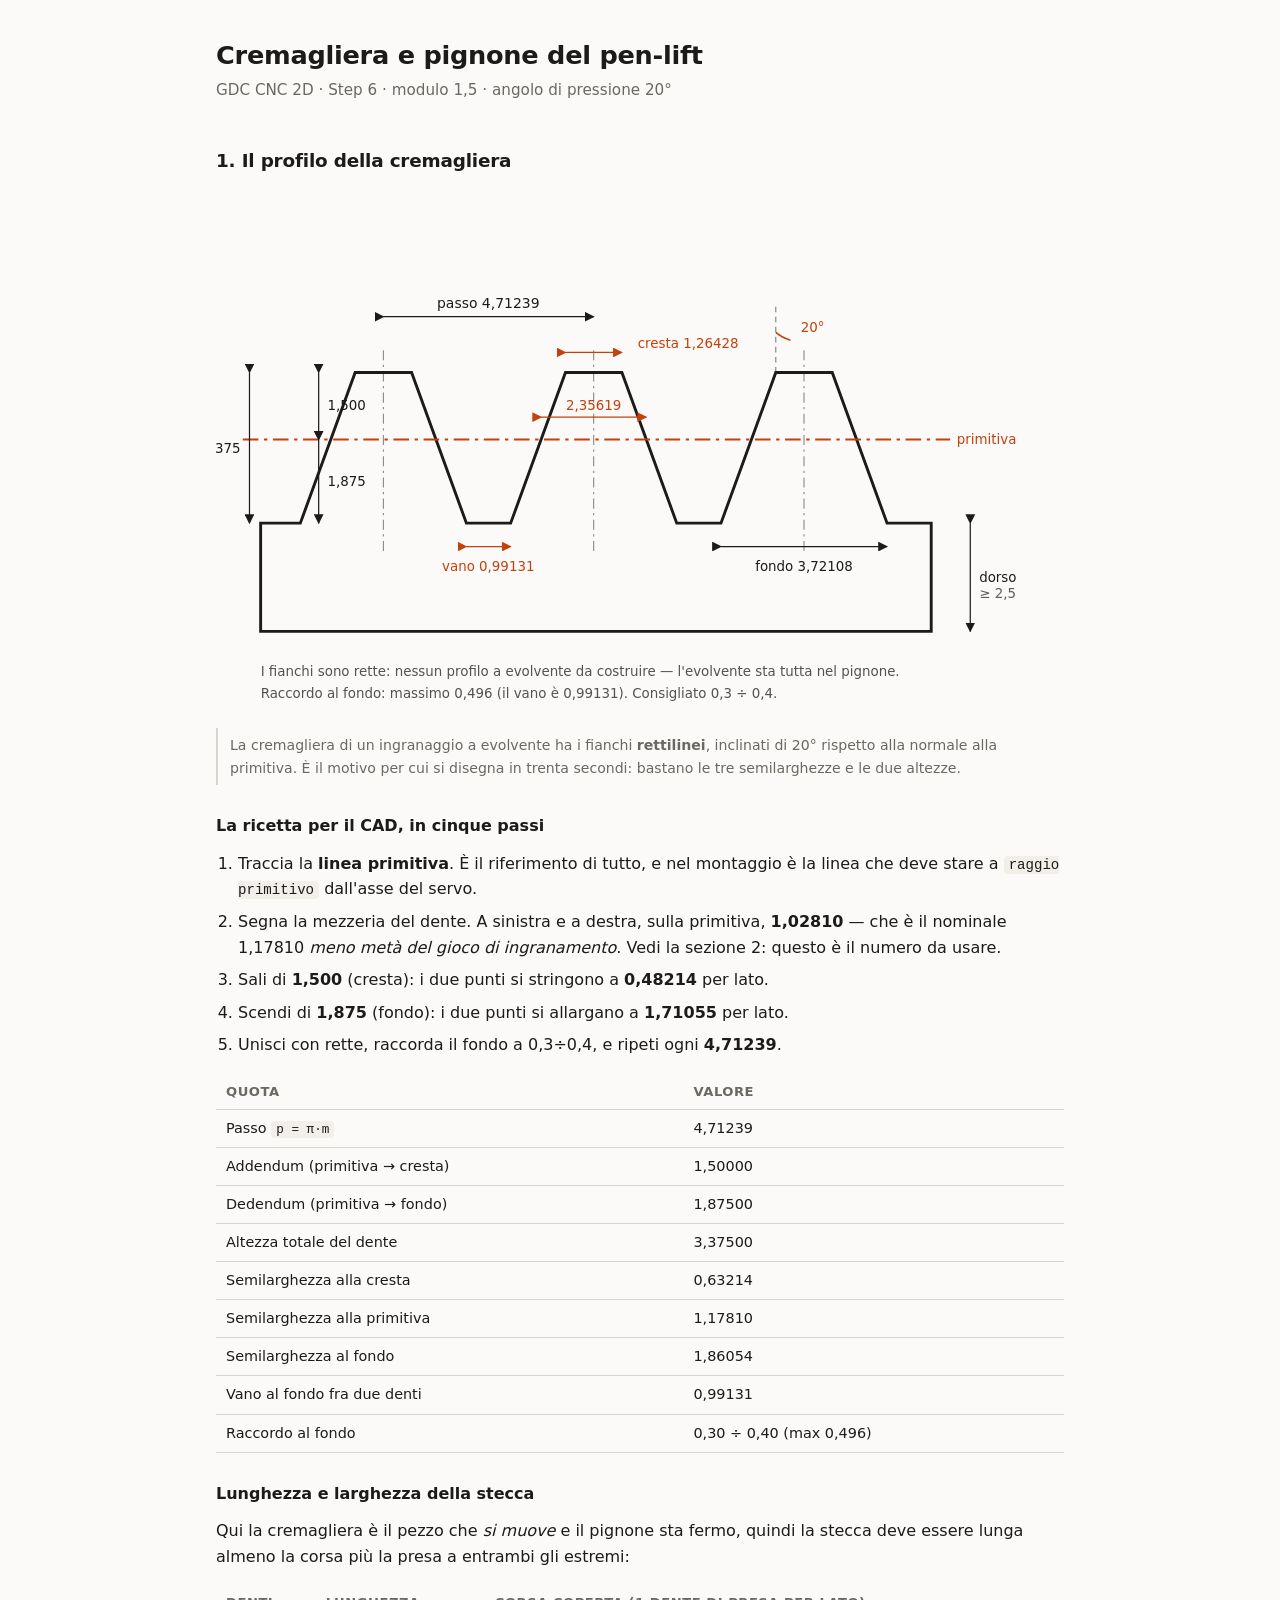
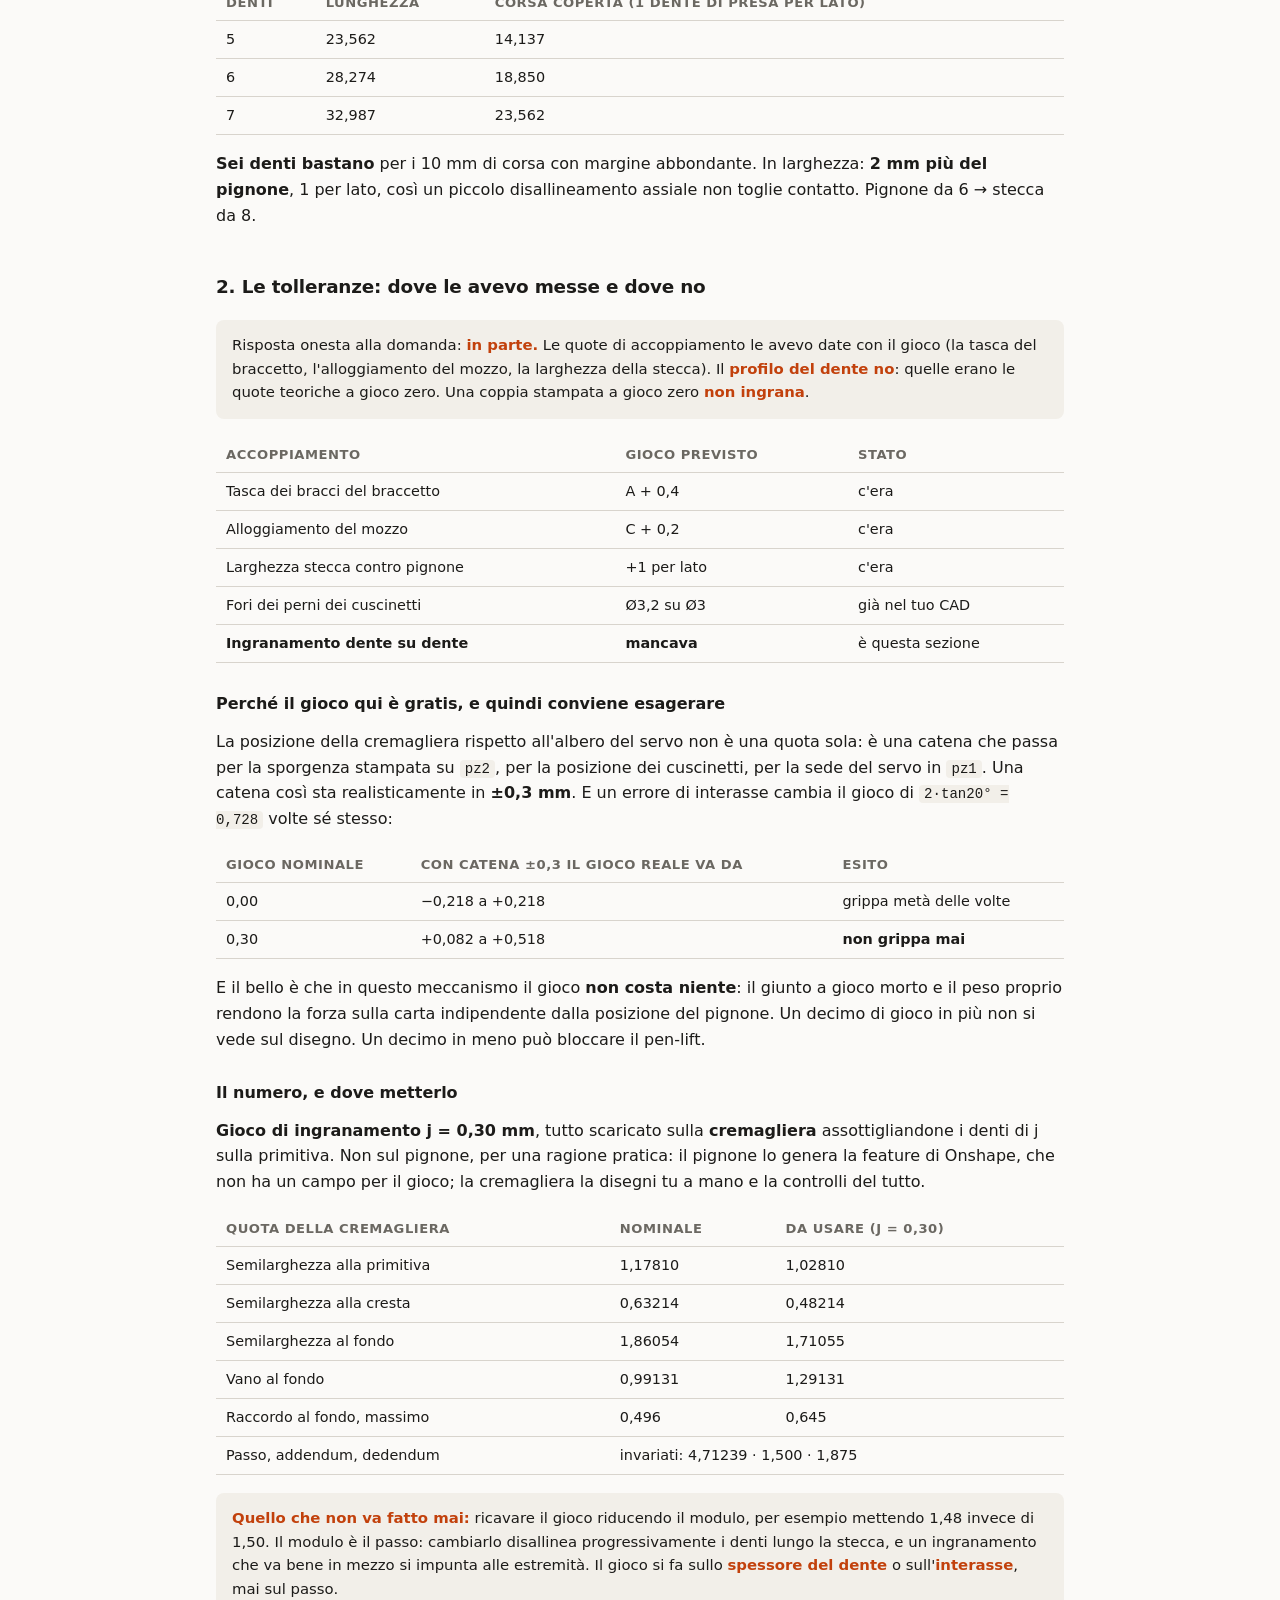
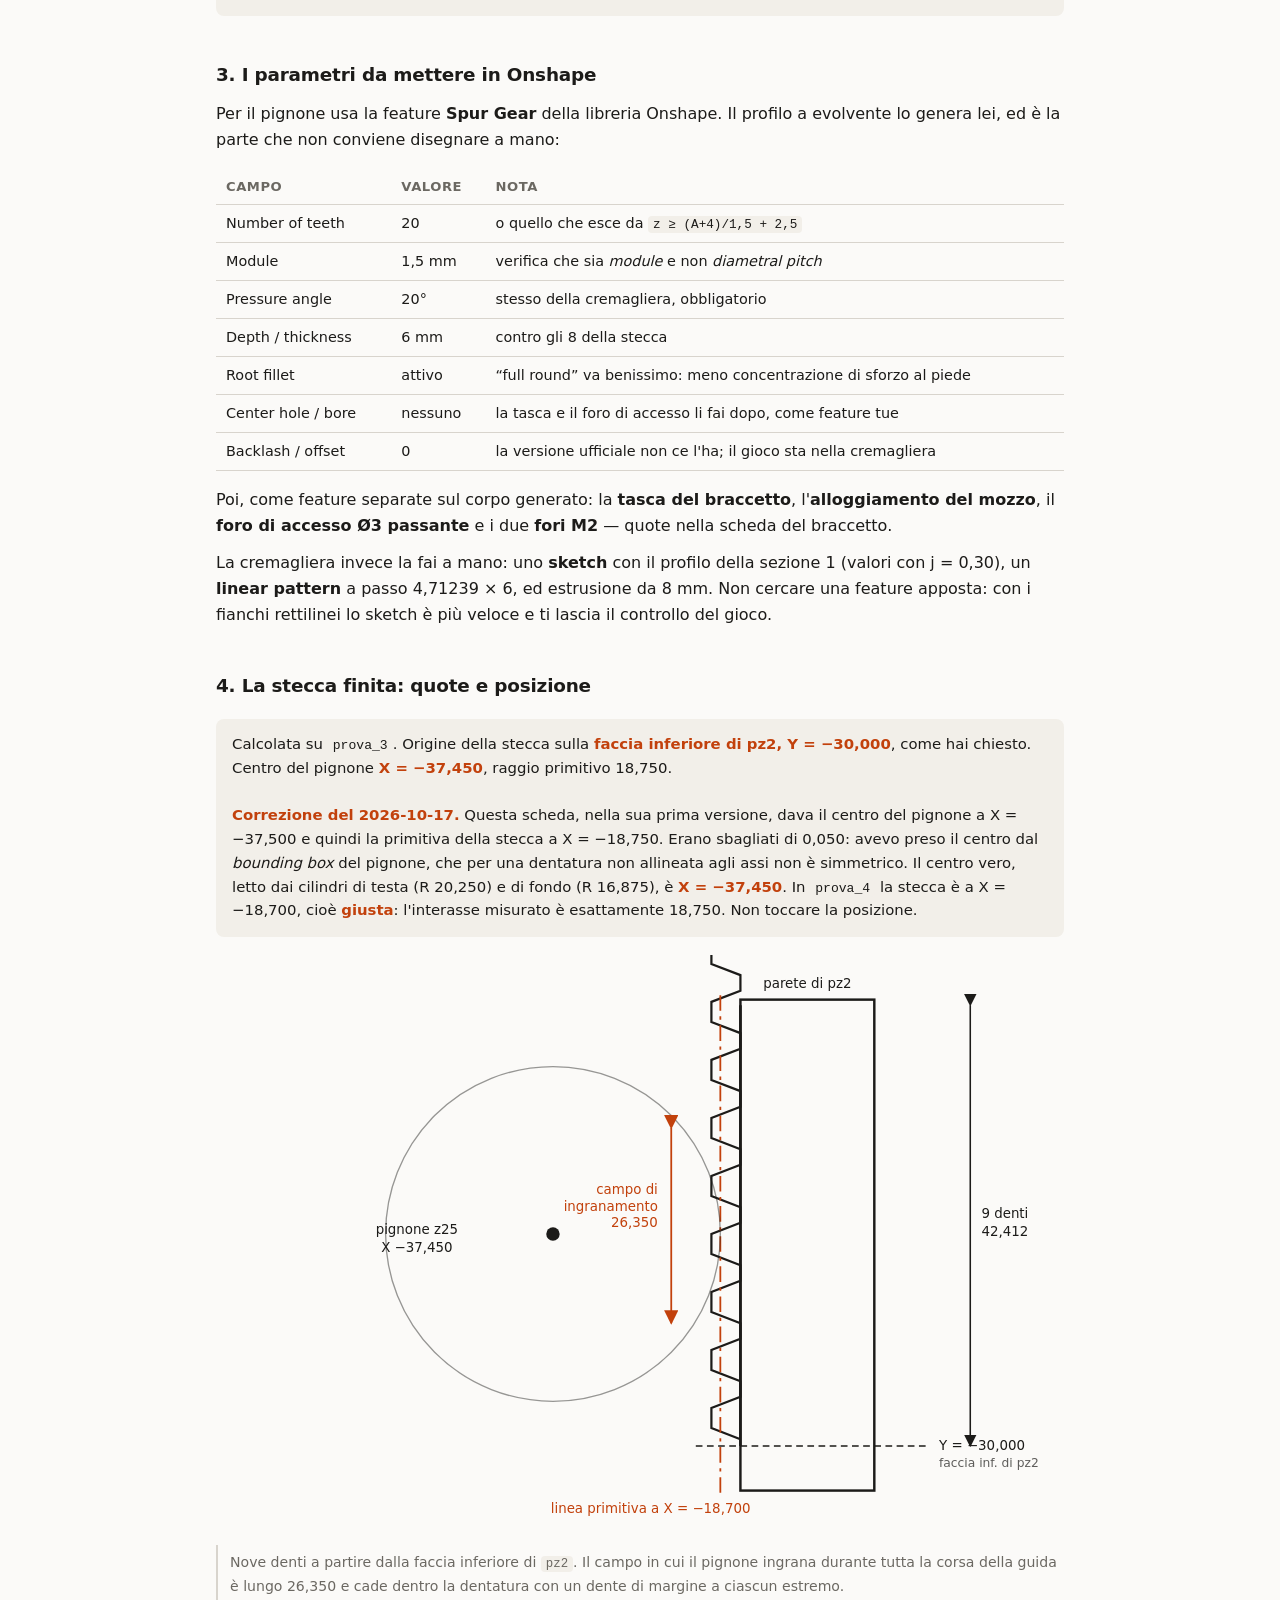
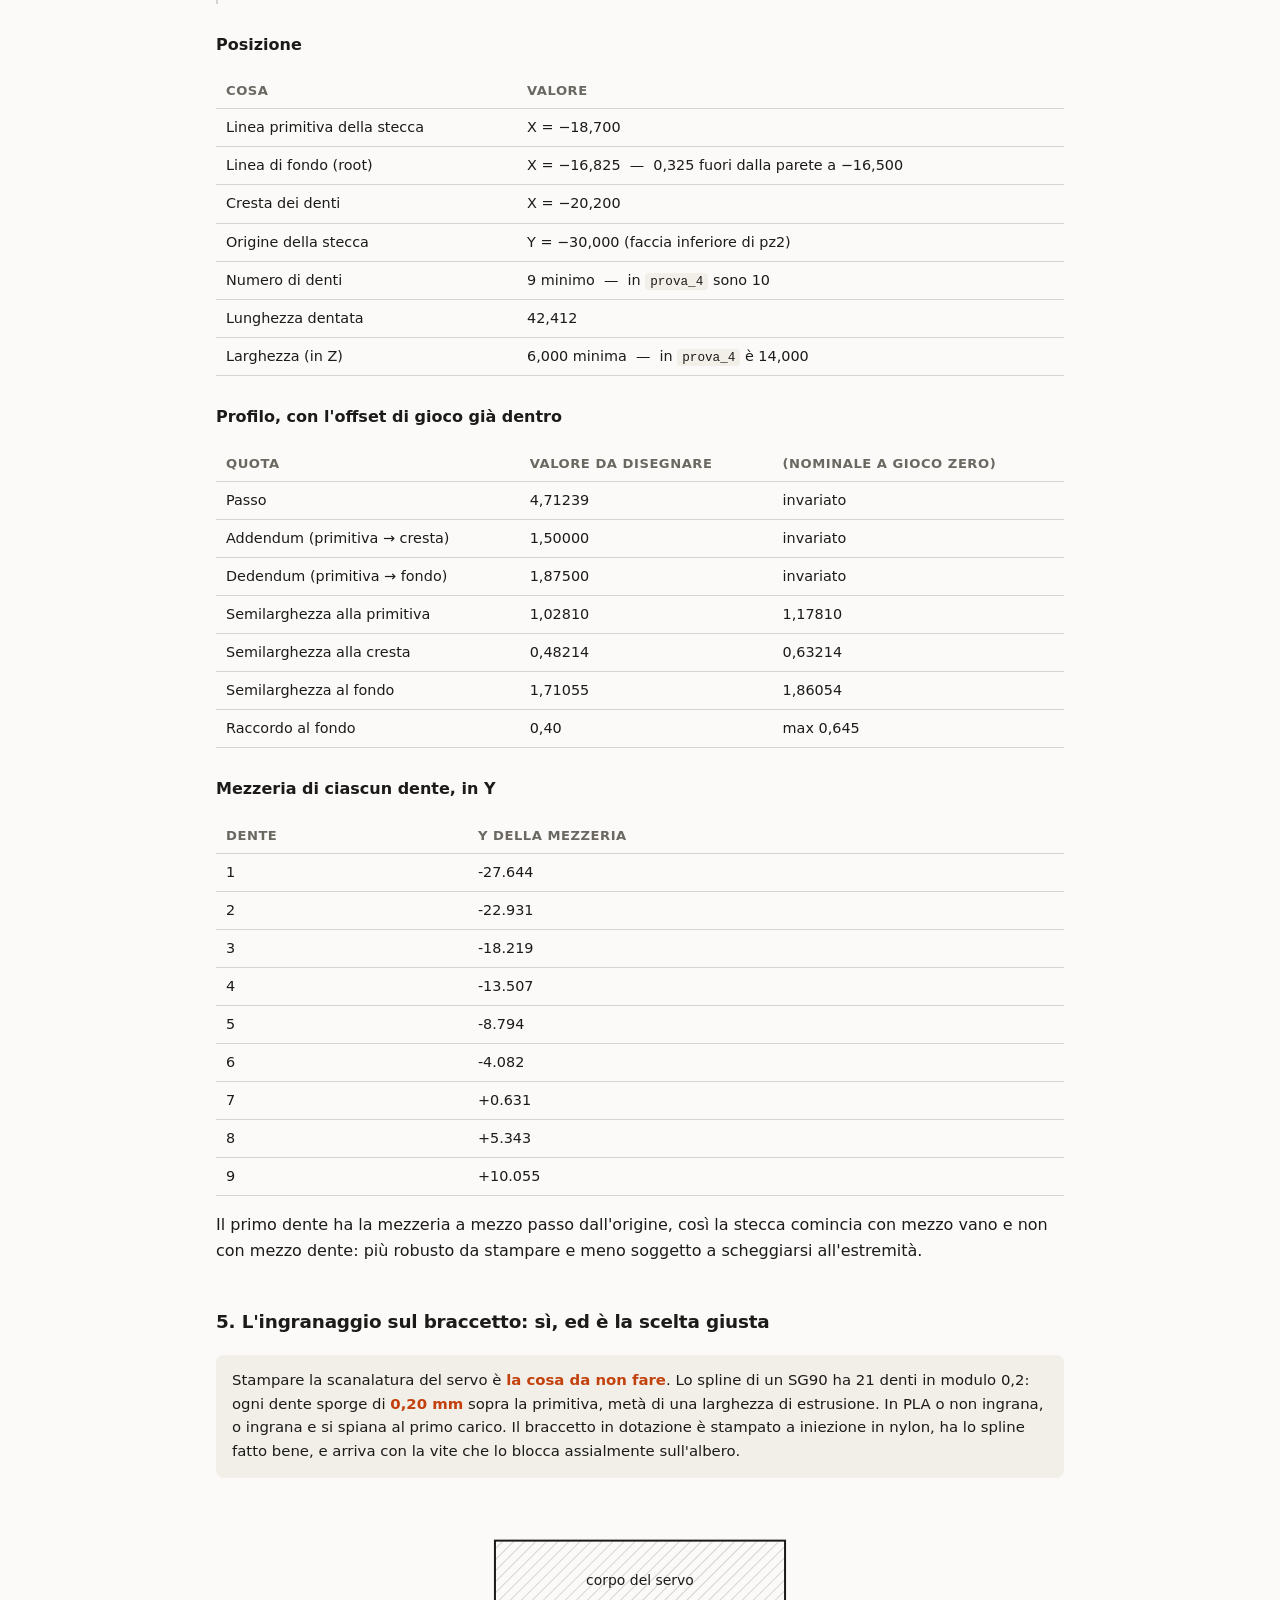
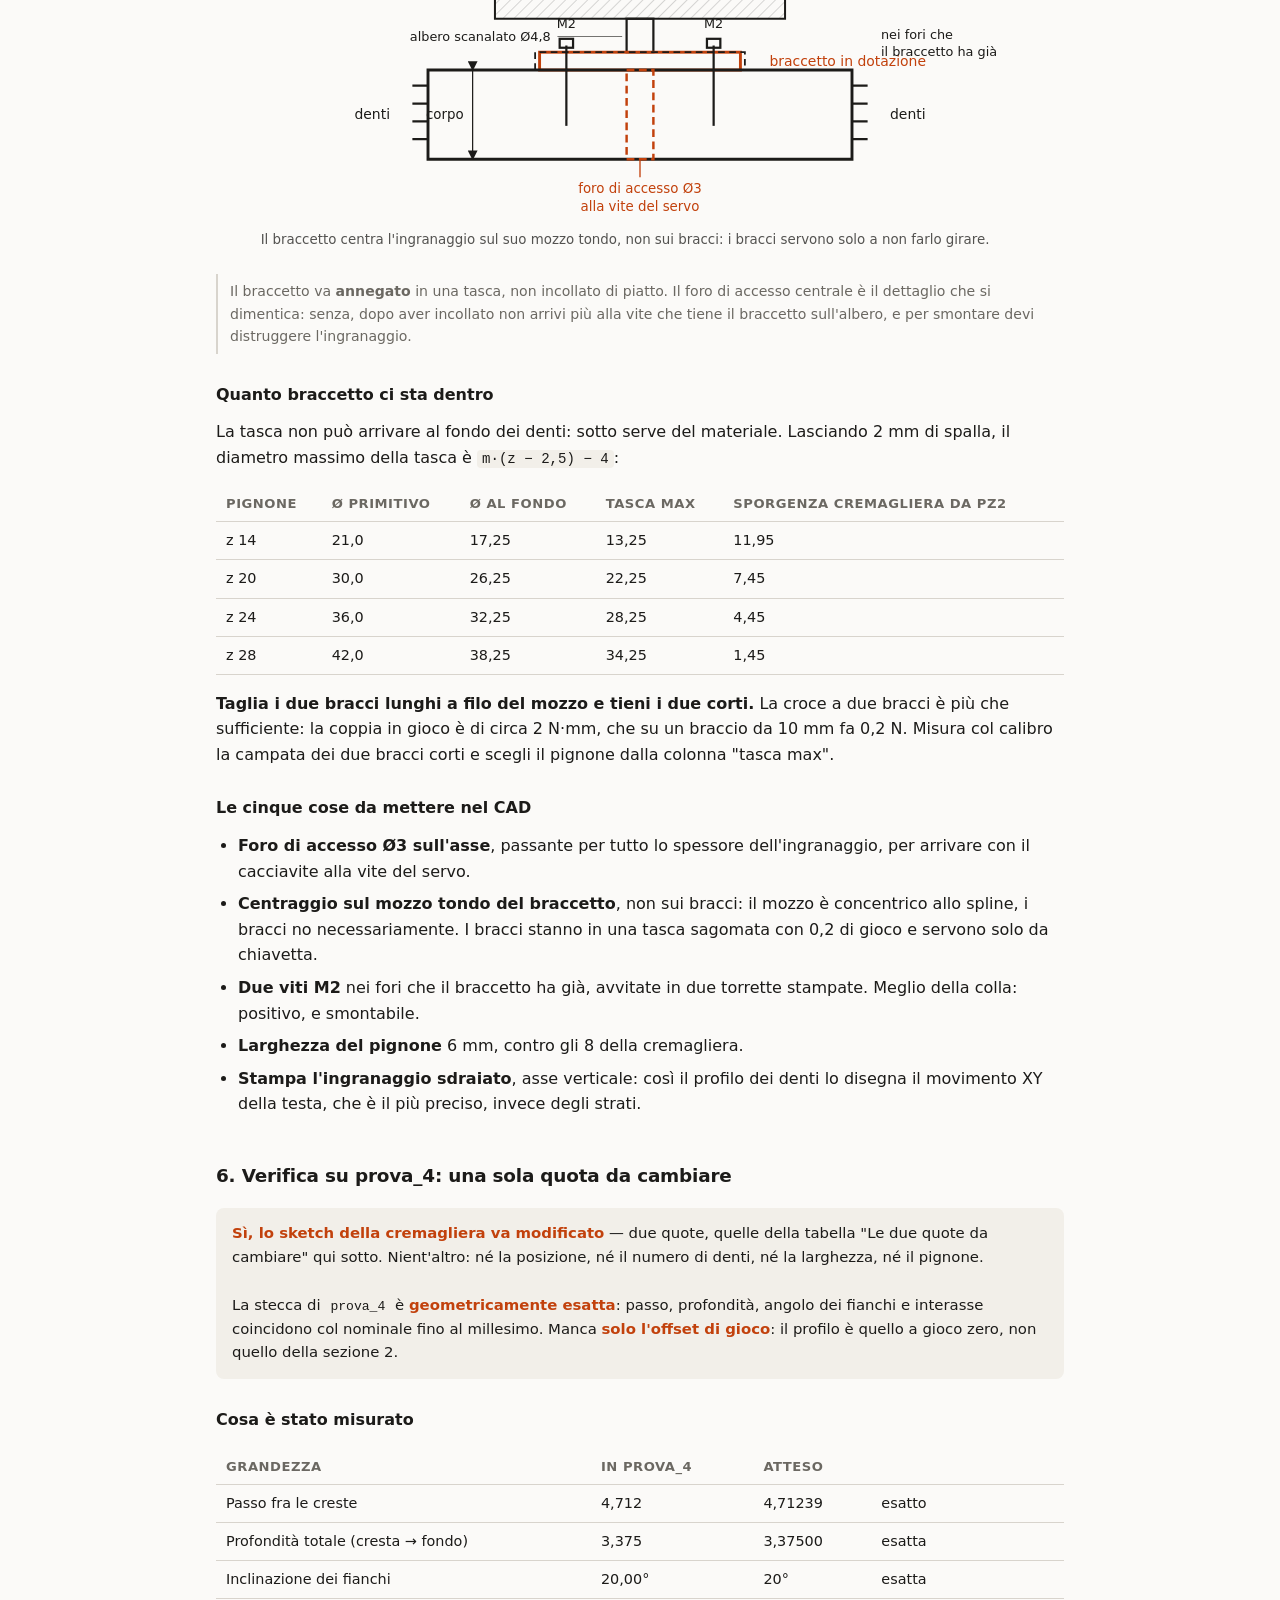
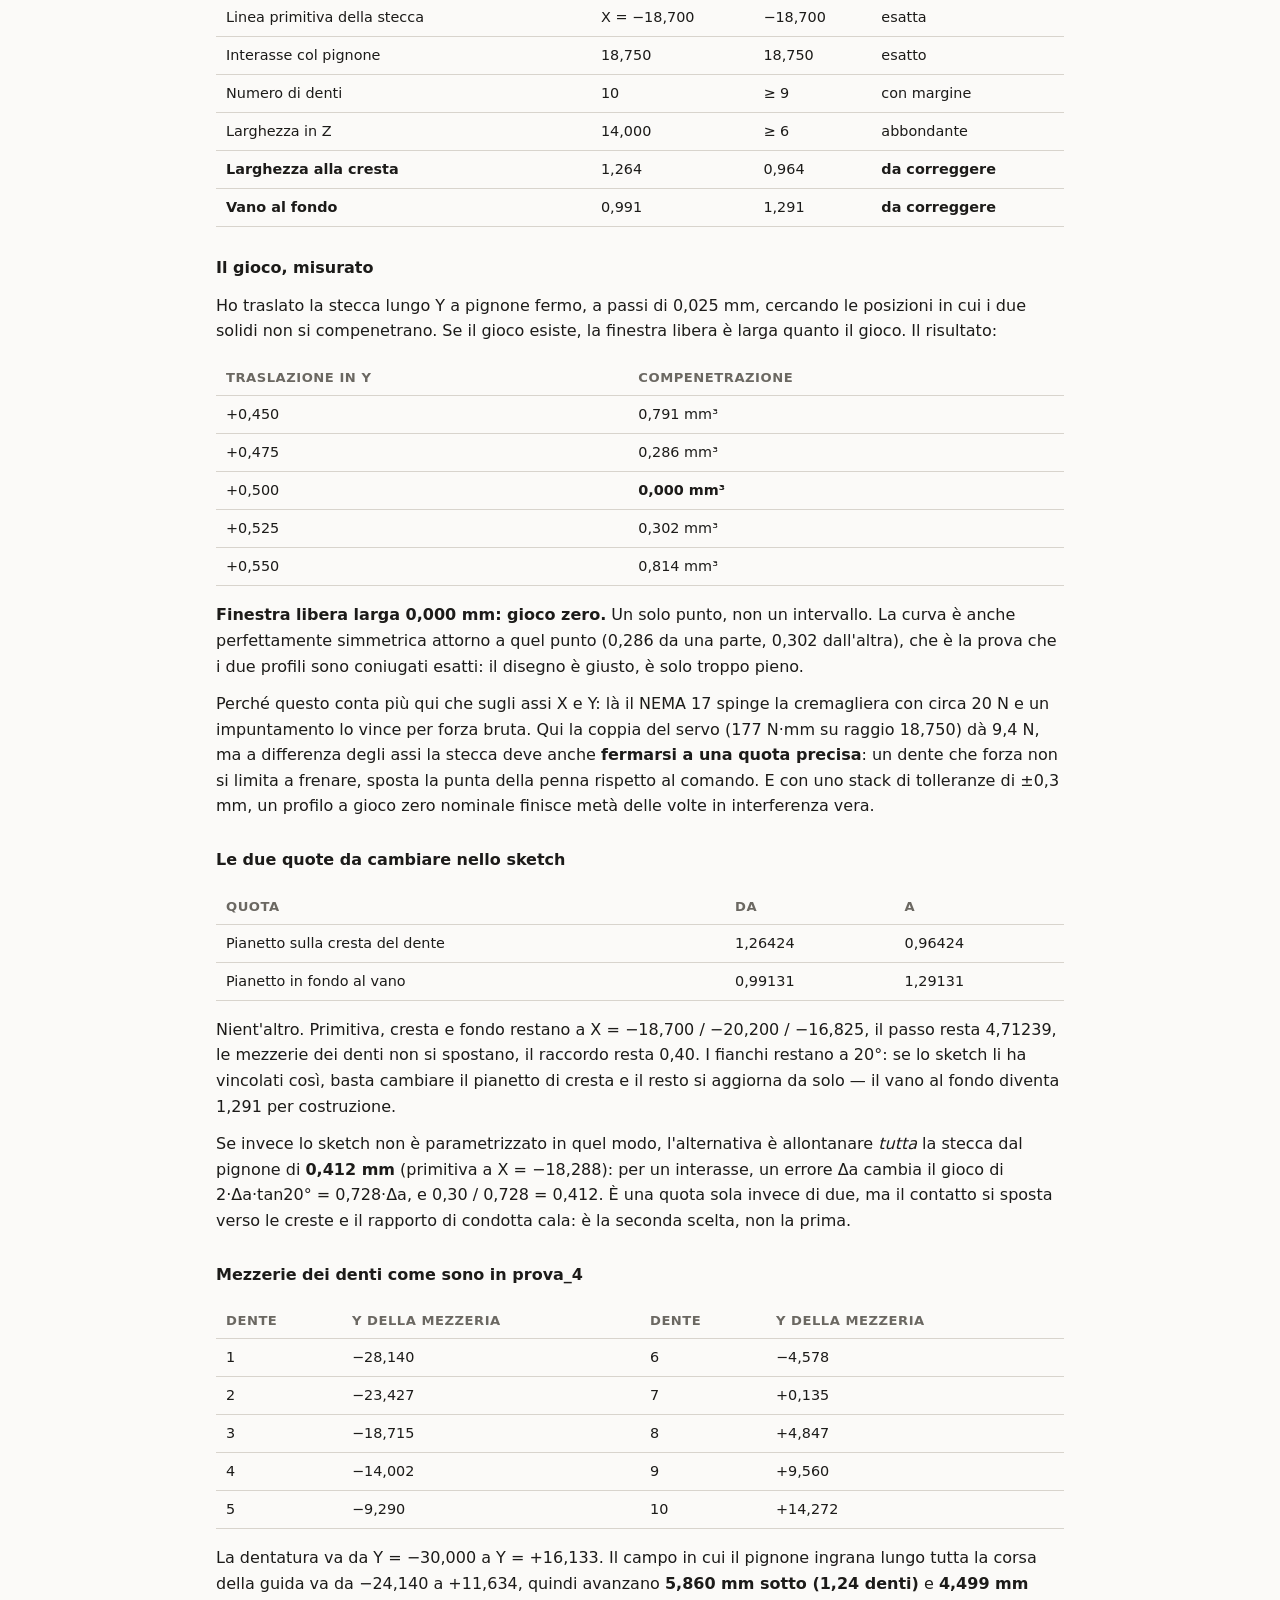
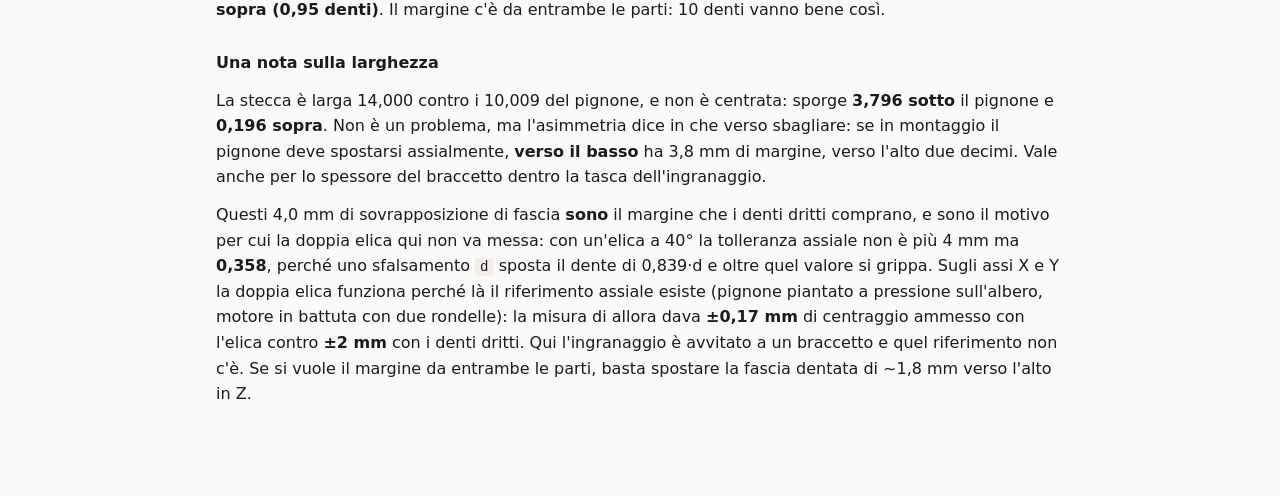
==== commit 01b88a2c: "Denti dritti confermati sul pen-lift, con la motivazione dell'utente La doppia elica a 40% che l'ute" ====
--- a/modulo-penna/cremagliera-e-pignone.html
+++ b/modulo-penna/cremagliera-e-pignone.html
@@ -497,6 +497,11 @@
 <h2>6. Verifica su prova_4: una sola quota da cambiare</h2>
 
 <div class="note">
+<b>S&igrave;, lo sketch della cremagliera va modificato</b> &mdash; due quote, quelle
+della tabella "Le due quote da cambiare" qui sotto. Nient'altro: n&eacute; la
+posizione, n&eacute; il numero di denti, n&eacute; la larghezza, n&eacute; il
+pignone.
+<br><br>
 La stecca di <code>prova_4</code> &egrave; <b>geometricamente esatta</b>: passo,
 profondit&agrave;, angolo dei fianchi e interasse coincidono col nominale fino al
 millesimo. Manca <b>solo l'offset di gioco</b>: il profilo &egrave; quello a gioco
@@ -586,6 +591,17 @@
 assialmente, <b>verso il basso</b> ha 3,8 mm di margine, verso l'alto due decimi. Vale
 anche per lo spessore del braccetto dentro la tasca dell'ingranaggio.</p>
 
+<p>Questi 4,0 mm di sovrapposizione di fascia <b>sono</b> il margine che i denti dritti
+comprano, e sono il motivo per cui la doppia elica qui non va messa: con un'elica a
+40&deg; la tolleranza assiale non &egrave; pi&ugrave; 4 mm ma <b>0,358</b>, perch&eacute;
+uno sfalsamento <code>d</code> sposta il dente di 0,839&middot;d e oltre quel valore si
+grippa. Sugli assi X e Y la doppia elica funziona perch&eacute; l&agrave; il riferimento
+assiale esiste (pignone piantato a pressione sull'albero, motore in battuta con due
+rondelle): la misura di allora dava <b>&plusmn;0,17 mm</b> di centraggio ammesso con
+l'elica contro <b>&plusmn;2 mm</b> con i denti dritti. Qui l'ingranaggio &egrave;
+avvitato a un braccetto e quel riferimento non c'&egrave;. Se si vuole il margine da
+entrambe le parti, basta spostare la fascia dentata di ~1,8 mm verso l'alto in Z.</p>
+
 </div>
 </body>
 </html>
